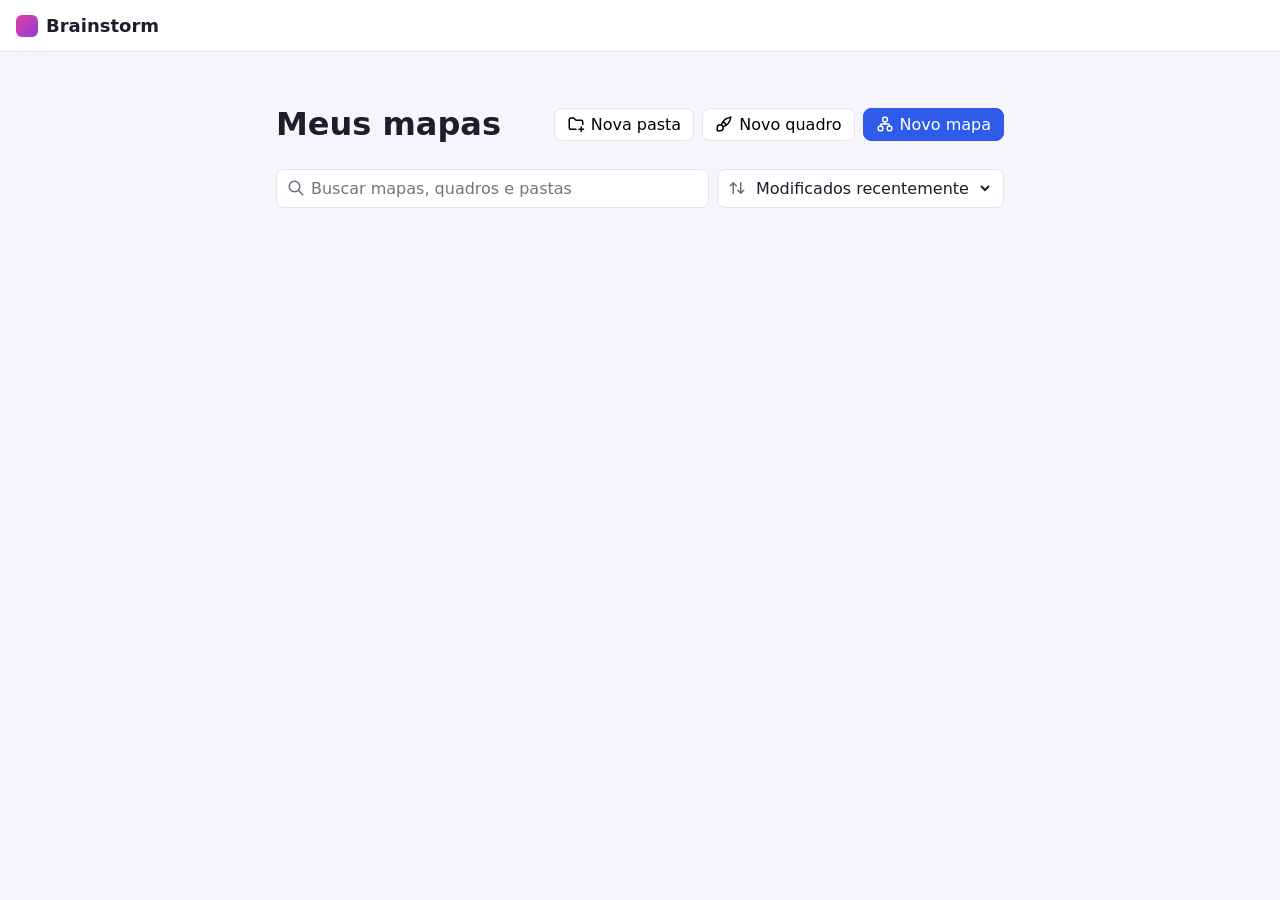
==== static/index.html @ 42c16042 "feat: add a login page protected by credentials from .env" ====
<!doctype html>
<html lang="pt-BR">
<head>
  <meta charset="utf-8">
  <meta name="viewport" content="width=device-width, initial-scale=1">
  <title>Brainstorm</title>
  <link rel="stylesheet" href="style.css">
</head>
<body data-view="list">
  <!-- Ícones: Tabler Icons (MIT, https://tabler.io/icons) — licença em LICENSE-tabler-icons.txt -->
  <svg width="0" height="0" style="position:absolute" aria-hidden="true">
    <symbol id="i-arrow-back-up" viewBox="0 0 24 24"><path d="M9 14l-4 -4l4 -4" /> <path d="M5 10h11a4 4 0 1 1 0 8h-1" /></symbol>
    <symbol id="i-arrow-forward-up" viewBox="0 0 24 24"><path d="M15 14l4 -4l-4 -4" /> <path d="M19 10h-11a4 4 0 1 0 0 8h1" /></symbol>
    <symbol id="i-arrows-exchange" viewBox="0 0 24 24"><path d="M7 10h14l-4 -4" /> <path d="M17 14h-14l4 4" /></symbol>
    <symbol id="i-arrows-maximize" viewBox="0 0 24 24"><path d="M16 4l4 0l0 4" /> <path d="M14 10l6 -6" /> <path d="M8 20l-4 0l0 -4" /> <path d="M4 20l6 -6" /> <path d="M16 20l4 0l0 -4" /> <path d="M14 14l6 6" /> <path d="M8 4l-4 0l0 4" /> <path d="M4 4l6 6" /></symbol>
    <symbol id="i-bucket-droplet" viewBox="0 0 24 24"><path d="M5 16l1.465 1.638a2 2 0 1 1 -3.015 .099l1.55 -1.737z" /> <path d="M13.737 9.737c2.299 -2.3 3.23 -5.095 2.081 -6.245c-1.15 -1.15 -3.945 -.217 -6.244 2.082c-2.3 2.299 -3.231 5.095 -2.082 6.244c1.15 1.15 3.946 .218 6.245 -2.081z" /> <path d="M7.492 11.818c.362 .362 .768 .676 1.208 .934l6.895 4.047c1.078 .557 2.255 -.075 3.692 -1.512c1.437 -1.437 2.07 -2.614 1.512 -3.692c-.372 -.718 -1.72 -3.017 -4.047 -6.895a6.015 6.015 0 0 0 -.934 -1.208" /></symbol>
    <symbol id="i-cloud" viewBox="0 0 24 24"><path d="M6.657 18c-2.572 0 -4.657 -2.007 -4.657 -4.483c0 -2.475 2.085 -4.482 4.657 -4.482c.393 -1.762 1.794 -3.2 3.675 -3.773c1.88 -.572 3.956 -.193 5.444 1c1.488 1.19 2.162 3.007 1.77 4.769h.99c1.913 0 3.464 1.56 3.464 3.486c0 1.927 -1.551 3.487 -3.465 3.487h-11.878" /></symbol>
    <symbol id="i-dots" viewBox="0 0 24 24"><path d="M5 12m-1 0a1 1 0 1 0 2 0a1 1 0 1 0 -2 0" /> <path d="M12 12m-1 0a1 1 0 1 0 2 0a1 1 0 1 0 -2 0" /> <path d="M19 12m-1 0a1 1 0 1 0 2 0a1 1 0 1 0 -2 0" /></symbol>
    <symbol id="i-download" viewBox="0 0 24 24"><path d="M4 17v2a2 2 0 0 0 2 2h12a2 2 0 0 0 2 -2v-2" /> <path d="M7 11l5 5l5 -5" /> <path d="M12 4l0 12" /></symbol>
    <symbol id="i-history" viewBox="0 0 24 24"><path d="M12 8l0 4l2 2" /> <path d="M3.05 11a9 9 0 1 1 .5 4m-.5 5v-5h5" /></symbol>
    <symbol id="i-line" viewBox="0 0 24 24"><path d="M6 18m-2 0a2 2 0 1 0 4 0a2 2 0 1 0 -4 0" /> <path d="M18 6m-2 0a2 2 0 1 0 4 0a2 2 0 1 0 -4 0" /> <path d="M7.5 16.5l9 -9" /></symbol>
    <symbol id="i-minus" viewBox="0 0 24 24"><path d="M5 12l14 0" /></symbol>
    <symbol id="i-oval" viewBox="0 0 24 24"><path d="M12 12m-6 0a6 9 0 1 0 12 0a6 9 0 1 0 -12 0" /></symbol>
    <symbol id="i-photo" viewBox="0 0 24 24"><path d="M15 8h.01" /> <path d="M3 6a3 3 0 0 1 3 -3h12a3 3 0 0 1 3 3v12a3 3 0 0 1 -3 3h-12a3 3 0 0 1 -3 -3v-12z" /> <path d="M3 16l5 -5c.928 -.893 2.072 -.893 3 0l5 5" /> <path d="M14 14l1 -1c.928 -.893 2.072 -.893 3 0l3 3" /></symbol>
    <symbol id="i-paperclip" viewBox="0 0 24 24"><path d="M15 7l-6.5 6.5a1.5 1.5 0 0 0 3 3l6.5 -6.5a3 3 0 0 0 -6 -6l-6.5 6.5a4.5 4.5 0 0 0 9 9l6.5 -6.5" /></symbol>
    <symbol id="i-link" viewBox="0 0 24 24"><path d="M9 15l6 -6" /> <path d="M11 6l.463 -.536a5 5 0 0 1 7.071 7.072l-.534 .464" /> <path d="M13 18l-.397 .534a5.068 5.068 0 0 1 -7.127 0a4.972 4.972 0 0 1 0 -7.071l.524 -.463" /></symbol>
    <symbol id="i-list" viewBox="0 0 24 24"><path d="M9 6l11 0" /> <path d="M9 12l11 0" /> <path d="M9 18l11 0" /> <path d="M5 6l0 .01" /> <path d="M5 12l0 .01" /> <path d="M5 18l0 .01" /></symbol>
    <symbol id="i-message" viewBox="0 0 24 24"><path d="M8 9h8" /> <path d="M8 13h6" /> <path d="M18 4a3 3 0 0 1 3 3v8a3 3 0 0 1 -3 3h-5l-5 3v-3h-2a3 3 0 0 1 -3 -3v-8a3 3 0 0 1 3 -3h12z" /></symbol>
    <symbol id="i-send" viewBox="0 0 24 24"><path d="M10 14l11 -11" /> <path d="M21 3l-6.5 18a.55 .55 0 0 1 -1 0l-3.5 -7l-7 -3.5a.55 .55 0 0 1 0 -1l18 -6.5" /></symbol>
    <symbol id="i-player-play" viewBox="0 0 24 24"><path d="M7 4v16l13 -8z" /></symbol>
    <symbol id="i-chevron-left" viewBox="0 0 24 24"><path d="M15 6l-6 6l6 6" /></symbol>
    <symbol id="i-chevron-right" viewBox="0 0 24 24"><path d="M9 6l6 6l-6 6" /></symbol>
    <symbol id="i-x" viewBox="0 0 24 24"><path d="M18 6l-12 12" /> <path d="M6 6l12 12" /></symbol>
    <symbol id="i-brush" viewBox="0 0 24 24"><path d="M3 21v-4a4 4 0 1 1 4 4h-4" /> <path d="M21 3a16 16 0 0 0 -12.8 10.2" /> <path d="M21 3a16 16 0 0 1 -10.2 12.8" /> <path d="M10.6 9a9 9 0 0 1 4.4 4.4" /></symbol>
    <symbol id="i-sitemap" viewBox="0 0 24 24"><path d="M3 15m0 2a2 2 0 0 1 2 -2h2a2 2 0 0 1 2 2v2a2 2 0 0 1 -2 2h-2a2 2 0 0 1 -2 -2z" /> <path d="M15 15m0 2a2 2 0 0 1 2 -2h2a2 2 0 0 1 2 2v2a2 2 0 0 1 -2 2h-2a2 2 0 0 1 -2 -2z" /> <path d="M9 3m0 2a2 2 0 0 1 2 -2h2a2 2 0 0 1 2 2v2a2 2 0 0 1 -2 2h-2a2 2 0 0 1 -2 -2z" /> <path d="M6 15v-1a2 2 0 0 1 2 -2h8a2 2 0 0 1 2 2v1" /> <path d="M12 9l0 3" /></symbol>
    <symbol id="i-hand-stop" viewBox="0 0 24 24"><path d="M8 13v-7.5a1.5 1.5 0 0 1 3 0v6.5" /> <path d="M11 5.5v-2a1.5 1.5 0 1 1 3 0v8.5" /> <path d="M14 5.5a1.5 1.5 0 0 1 3 0v6.5" /> <path d="M17 7.5a1.5 1.5 0 0 1 3 0v8.5a6 6 0 0 1 -6 6h-2h.208a6 6 0 0 1 -5.012 -2.7a69.74 69.74 0 0 1 -.196 -.3c-.312 -.479 -1.407 -2.388 -3.286 -5.728a1.5 1.5 0 0 1 .536 -2.022a1.867 1.867 0 0 1 2.28 .28l1.47 1.47" /></symbol>
    <symbol id="i-pointer" viewBox="0 0 24 24"><path d="M7.904 17.563a1.2 1.2 0 0 0 2.228 .308l2.09 -3.093l4.907 4.907a1.067 1.067 0 0 0 1.509 0l1.047 -1.047a1.067 1.067 0 0 0 0 -1.509l-4.907 -4.907l3.113 -2.09a1.2 1.2 0 0 0 -.309 -2.228l-13.582 -3.904l3.904 13.563z" /></symbol>
    <symbol id="i-square-rotated" viewBox="0 0 24 24"><path d="M13.446 2.6l7.955 7.954a2.045 2.045 0 0 1 0 2.892l-7.955 7.955a2.045 2.045 0 0 1 -2.892 0l-7.955 -7.955a2.045 2.045 0 0 1 0 -2.892l7.955 -7.955a2.045 2.045 0 0 1 2.892 0z" /></symbol>
    <symbol id="i-circle" viewBox="0 0 24 24"><path d="M12 12m-9 0a9 9 0 1 0 18 0a9 9 0 1 0 -18 0" /></symbol>
    <symbol id="i-arrow-narrow-right" viewBox="0 0 24 24"><path d="M5 12l14 0" /> <path d="M15 16l4 -4" /> <path d="M15 8l4 4" /></symbol>
    <symbol id="i-pencil" viewBox="0 0 24 24"><path d="M4 20h4l10.5 -10.5a2.828 2.828 0 1 0 -4 -4l-10.5 10.5v4" /> <path d="M13.5 6.5l4 4" /></symbol>
    <symbol id="i-letter-t" viewBox="0 0 24 24"><path d="M6 4l12 0" /> <path d="M12 4l0 16" /></symbol>
    <symbol id="i-eraser" viewBox="0 0 24 24"><path d="M19 20h-10.5l-4.21 -4.3a1 1 0 0 1 0 -1.41l10 -10a1 1 0 0 1 1.41 0l5 5a1 1 0 0 1 0 1.41l-9.2 9.3" /> <path d="M18 13.3l-6.3 -6.3" /></symbol>
    <symbol id="i-help" viewBox="0 0 24 24"><path d="M12 12m-9 0a9 9 0 1 0 18 0a9 9 0 1 0 -18 0" /> <path d="M12 17l0 .01" /> <path d="M12 13.5a1.5 1.5 0 0 1 1 -1.5a2.6 2.6 0 1 0 -3 -4" /></symbol>
    <symbol id="i-plus" viewBox="0 0 24 24"><path d="M12 5l0 14" /> <path d="M5 12l14 0" /></symbol>
    <symbol id="i-square-rounded" viewBox="0 0 24 24"><path d="M12 3c7.2 0 9 1.8 9 9s-1.8 9 -9 9s-9 -1.8 -9 -9s1.8 -9 9 -9z" /></symbol>
    <symbol id="i-square" viewBox="0 0 24 24"><path d="M3 3m0 2a2 2 0 0 1 2 -2h14a2 2 0 0 1 2 2v14a2 2 0 0 1 -2 2h-14a2 2 0 0 1 -2 -2z" /></symbol>
    <symbol id="i-text-color" viewBox="0 0 24 24"><path d="M9 15v-7a3 3 0 0 1 6 0v7" /> <path d="M9 11h6" /> <path d="M5 19h14" /></symbol>
    <symbol id="i-lasso" viewBox="0 0 24 24"><path d="M4.028 13.252c-.657 -.972 -1.028 -2.078 -1.028 -3.252c0 -3.866 4.03 -7 9 -7s9 3.134 9 7s-4.03 7 -9 7c-1.913 0 -3.686 -.464 -5.144 -1.255" /><path d="M5 15m-2 0a2 2 0 1 0 4 0a2 2 0 1 0 -4 0" /><path d="M5 17c0 1.42 .316 2.805 1 4" /></symbol>
    <symbol id="i-laser" viewBox="0 0 24 24"><path d="M4 20l9 -9" /><path d="M15 3v2" /><path d="M19.5 5.5l-1.5 1.5" /><path d="M21 9h-2" /><path d="M10.5 5.5l1.5 1.5" /><path d="M15 9h.01" /></symbol>
    <symbol id="i-note" viewBox="0 0 24 24"><path d="M13 20l7 -7" /><path d="M13 20v-6a1 1 0 0 1 1 -1h6v-7a2 2 0 0 0 -2 -2h-12a2 2 0 0 0 -2 2v12a2 2 0 0 0 2 2h7" /></symbol>
    <symbol id="i-folder" viewBox="0 0 24 24"><path d="M5 4h4l3 3h7a2 2 0 0 1 2 2v8a2 2 0 0 1 -2 2h-14a2 2 0 0 1 -2 -2v-11a2 2 0 0 1 2 -2" /></symbol>
    <symbol id="i-folder-plus" viewBox="0 0 24 24"><path d="M12 19h-7a2 2 0 0 1 -2 -2v-11a2 2 0 0 1 2 -2h4l3 3h7a2 2 0 0 1 2 2v3.5" /><path d="M16 19h6" /><path d="M19 16v6" /></symbol>
    <symbol id="i-search" viewBox="0 0 24 24"><path d="M10 10m-7 0a7 7 0 1 0 14 0a7 7 0 1 0 -14 0" /><path d="M21 21l-6 -6" /></symbol>
    <symbol id="i-arrows-sort" viewBox="0 0 24 24"><path d="M3 9l4 -4l4 4m-4 -4v14" /><path d="M21 15l-4 4l-4 -4m4 4v-14" /></symbol>
    <symbol id="i-logout" viewBox="0 0 24 24"><path d="M14 8v-2a2 2 0 0 0 -2 -2h-7a2 2 0 0 0 -2 2v12a2 2 0 0 0 2 2h7a2 2 0 0 0 2 -2v-2" /><path d="M9 12h12l-3 -3" /><path d="M18 15l3 -3" /></symbol>
    <symbol id="i-trash" viewBox="0 0 24 24"><path d="M4 7l16 0" /> <path d="M10 11l0 6" /> <path d="M14 11l0 6" /> <path d="M5 7l1 12a2 2 0 0 0 2 2h8a2 2 0 0 0 2 -2l1 -12" /> <path d="M9 7v-3a1 1 0 0 1 1 -1h4a1 1 0 0 1 1 1v3" /></symbol>
  </svg>
  <header class="topbar">
    <a href="#/" class="brand"><span class="logo"></span>Brainstorm</a>
    <span id="title" tabindex="0" title="Clique para renomear"></span>
    <button id="map-menu-btn" class="icon topbar-toggle" title="Opções do mapa"><svg viewBox="0 0 24 24"><use href="#i-dots"/></svg></button>
    <span id="status"></span>
    <span class="history-btns">
      <button id="undo" class="icon" title="Desfazer (Ctrl+Z)"><svg viewBox="0 0 24 24"><use href="#i-arrow-back-up"/></svg></button>
      <button id="redo" class="icon" title="Refazer (Ctrl+Shift+Z)"><svg viewBox="0 0 24 24"><use href="#i-arrow-forward-up"/></svg></button>
      <button id="present-btn" class="icon" title="Apresentar"><svg viewBox="0 0 24 24"><use href="#i-player-play"/></svg></button>
      <button id="history-btn" class="icon topbar-toggle" title="Histórico de versões"><svg viewBox="0 0 24 24"><use href="#i-history"/></svg></button>
      <button id="export-btn" class="icon topbar-toggle" title="Exportar"><svg viewBox="0 0 24 24"><use href="#i-download"/></svg></button>
    </span>
    <button id="logout-btn" class="icon" title="Sair" hidden><svg viewBox="0 0 24 24"><use href="#i-logout"/></svg></button>
  </header>
  <aside id="history-panel" class="card" hidden>
    <div class="panel-head"><strong>Histórico de versões</strong><button id="history-close" class="icon" title="Fechar">×</button></div>
    <p class="muted">Uma cópia a cada 2 min de edição · últimas 50</p>
    <ul id="history-list"></ul>
  </aside>
  <div id="map-menu" class="card menu" hidden>
    <button data-map-action="duplicate">Duplicar</button>
    <hr>
    <button data-map-action="trash" class="danger">Mover para a lixeira</button>
  </div>
  <div id="export-menu" class="card menu" hidden>
    <button data-export="png">Imagem (PNG)</button>
    <button data-export="pdf">PDF (imprimir / salvar)</button>
    <button data-export="svg">Vetor (SVG)</button>
    <button data-export="md">Texto (Markdown)</button>
  </div>

  <main id="list-view">
    <div class="list-head">
      <h1 id="list-title">Meus mapas</h1>
      <span class="new-buttons">
        <button id="new-folder"><svg viewBox="0 0 24 24"><use href="#i-folder-plus"/></svg>Nova pasta</button>
        <button id="new-board"><svg viewBox="0 0 24 24"><use href="#i-brush"/></svg>Novo quadro</button>
        <button id="new-map" class="primary"><svg viewBox="0 0 24 24"><use href="#i-sitemap"/></svg>Novo mapa</button>
      </span>
    </div>
    <div class="list-tools">
      <label class="search"><svg viewBox="0 0 24 24"><use href="#i-search"/></svg><input id="search" type="search" placeholder="Buscar mapas, quadros e pastas" autocomplete="off"></label>
      <label class="sort" title="Ordenar"><svg viewBox="0 0 24 24"><use href="#i-arrows-sort"/></svg><select id="sort">
        <option value="recent">Modificados recentemente</option>
        <option value="oldest">Modificados há mais tempo</option>
        <option value="az">Nome (A–Z)</option>
        <option value="za">Nome (Z–A)</option>
      </select></label>
    </div>
    <ul id="maps"></ul>
    <p id="empty" hidden>Nenhum mapa ainda. Crie o primeiro.</p>
    <div id="move-menu" class="card menu" hidden></div>
    <details id="trash" hidden>
      <summary>Lixeira</summary>
      <ul id="trash-list"></ul>
    </details>
  </main>

  <section id="editor-view">
    <svg id="canvas">
      <defs>
        <marker id="arrow" viewBox="0 0 10 10" refX="8" refY="5" markerWidth="7" markerHeight="7" orient="auto"><path d="M0,0 L10,5 L0,10 z" fill="#22a559"/></marker>
        <marker id="arrow-sel" viewBox="0 0 10 10" refX="8" refY="5" markerWidth="7" markerHeight="7" orient="auto"><path d="M0,0 L10,5 L0,10 z" fill="#2f5bea"/></marker>
      </defs>
      <g id="viewport"></g>
    </svg>
    <input id="editor" hidden autocomplete="off" spellcheck="false">

    <!-- barra flutuante sobre o nó selecionado -->
    <div id="toolbar" class="card" hidden>
      <button id="style-btn" class="icon" title="Cor e forma"><svg viewBox="0 0 24 24"><use href="#i-bucket-droplet"/></svg></button>
      <button id="text-btn" class="icon" title="Estilo do texto"><svg viewBox="0 0 24 24"><use href="#i-text-color"/></svg></button>
      <button id="image-btn" class="icon" title="Imagem"><svg viewBox="0 0 24 24"><use href="#i-photo"/></svg></button>
      <button id="attach-btn" class="icon" title="Anexos"><svg viewBox="0 0 24 24"><use href="#i-paperclip"/></svg></button>
      <button id="url-btn" class="icon" title="Link"><svg viewBox="0 0 24 24"><use href="#i-link"/></svg></button>
      <button id="comment-btn" class="icon" title="Comentários (Alt+Shift+C)"><svg viewBox="0 0 24 24"><use href="#i-message"/></svg></button>
      <button id="link-btn" class="icon" title="Ligar a outro nó"><svg viewBox="0 0 24 24"><use href="#i-line"/></svg></button>
      <button id="delete-btn" class="icon" title="Apagar (Del)"><svg viewBox="0 0 24 24"><use href="#i-trash"/></svg></button>
      <button id="more-btn" class="icon" title="Mais opções"><svg viewBox="0 0 24 24"><use href="#i-dots"/></svg></button>
    </div>
    <div id="image-pop" class="card" hidden>
      <label id="image-drop" class="drop">
        <svg viewBox="0 0 24 24"><use href="#i-photo"/></svg>
        <strong>Solte a imagem aqui ou clique para escolher</strong>
        <small>PNG, JPG, GIF ou WEBP · até 20 MB</small>
        <input type="file" id="image-input" accept="image/png,image/jpeg,image/gif,image/webp" hidden>
      </label>
      <button id="image-remove" class="danger-link" hidden>Remover imagem</button>
    </div>
    <div id="attach-pop" class="card" hidden>
      <p class="pop-title">Anexos</p>
      <ul id="attach-list"></ul>
      <label id="attach-drop" class="drop">
        <svg viewBox="0 0 24 24"><use href="#i-paperclip"/></svg>
        <strong>Adicionar arquivos</strong>
        <small>Solte aqui ou clique · até 20 MB cada</small>
        <input type="file" id="attach-input" multiple hidden>
      </label>
    </div>
    <div id="comment-pop" class="card" hidden>
      <ul id="comment-list"></ul>
      <form id="comment-form">
        <input id="comment-input" placeholder="Adicionar comentário" autocomplete="off">
        <button type="submit" class="icon" title="Enviar (Enter)"><svg viewBox="0 0 24 24"><use href="#i-send"/></svg></button>
      </form>
    </div>
    <div id="text-pop" class="card" hidden>
      <div class="seg text-toggles">
        <button data-toggle="textBold" class="icon" title="Negrito (Ctrl+B)"><b>B</b></button>
        <button data-toggle="textItalic" class="icon" title="Itálico (Ctrl+I)"><i>I</i></button>
      </div>
      <p>Tamanho</p>
      <div class="seg" data-prop="textSize"><button data-value="small">Pequeno</button><button data-value="">Médio</button><button data-value="large">Grande</button></div>
      <p>Cor do texto</p>
      <div class="swatches" data-prop="textColor" data-extra="auto"></div>
    </div>
    <div id="url-pop" class="card" hidden>
      <form id="url-form">
        <input id="url-input" placeholder="Endereço (https://…)" autocomplete="off" spellcheck="false">
        <button type="submit" class="primary">Salvar</button>
      </form>
      <p id="url-error" hidden>Use um endereço http:// ou https://</p>
      <button id="url-remove" class="danger-link" hidden>Remover link</button>
    </div>
    <div id="node-menu" class="card menu" hidden>
      <button data-action="child">Novo filho <kbd>Tab</kbd></button>
      <button data-action="sibling">Novo irmão <kbd>Enter</kbd></button>
      <button data-action="collapse">Recolher / expandir <kbd>Espaço</kbd></button>
      <button data-action="focus">Focar neste ramo <kbd>Ctrl+.</kbd></button>
      <div id="branch-layout-row" class="menu-seg">
        <span>Mostrar ramo como</span>
        <div class="seg"><button data-value="">Mapa</button><button data-value="org">Organograma</button><button data-value="list">Lista</button></div>
      </div>
      <hr>
      <button data-action="link">Ligar a outro nó</button>
      <button data-action="copy">Copiar ramo <kbd>Ctrl+C</kbd></button>
      <button data-action="cut">Recortar ramo <kbd>Ctrl+X</kbd></button>
      <button data-action="paste">Colar ramo <kbd>Ctrl+V</kbd></button>
      <hr>
      <button data-action="delete" class="danger">Apagar <kbd>Del</kbd></button>
    </div>
    <!-- barra da ligação selecionada -->
    <div id="link-toolbar" class="card" hidden>
      <button id="link-color-btn" class="icon" title="Cor"><span class="dot"></span></button>
      <span class="sep"></span>
      <button id="link-start-btn" class="icon" title="Ponta inicial"></button>
      <button id="link-swap" class="icon" title="Inverter direção"><svg viewBox="0 0 24 24"><use href="#i-arrows-exchange"/></svg></button>
      <button id="link-end-btn" class="icon" title="Ponta final"></button>
      <span class="sep"></span>
      <button id="link-more" class="icon" title="Mais opções"><svg viewBox="0 0 24 24"><use href="#i-dots"/></svg></button>
    </div>
    <div id="link-colors" class="card link-pop" hidden><p>Cores do tema</p><div class="swatches"></div></div>
    <div id="link-markers" class="card link-pop" hidden></div>
    <div id="link-menu" class="card menu link-pop" hidden>
      <button data-action="label">Adicionar rótulo</button>
      <hr>
      <button data-action="delete" class="danger">Excluir ligação</button>
    </div>
    <div id="style-pop" class="card" hidden>
      <div class="tabs">
        <button data-tab="shape" class="active">Forma</button>
        <button data-tab="border">Borda</button>
        <button data-tab="line">Linha</button>
      </div>
      <div data-panel="shape">
        <p>Cores do tema</p>
        <div class="swatches" data-prop="color" data-extra="auto none"></div>
        <p>Cores personalizadas</p>
        <div class="customs"><div class="swatches" data-prop="color" data-custom></div><button class="add-custom icon" data-prop="color" title="Escolher cor">+</button></div>
        <hr>
        <div class="seg shapes" data-prop="shape">
          <button data-value="underline" class="icon" title="Linha"><svg viewBox="0 0 24 24"><use href="#i-minus"/></svg></button>
          <button data-value="rect" class="icon" title="Retângulo"><svg viewBox="0 0 24 24"><use href="#i-square"/></svg></button>
          <button data-value="rounded" class="icon" title="Arredondado"><svg viewBox="0 0 24 24"><use href="#i-square-rounded"/></svg></button>
          <button data-value="pill" class="icon" title="Elipse"><svg viewBox="0 0 24 24" style="transform:rotate(90deg)"><use href="#i-oval"/></svg></button>
          <button data-value="cloud" class="icon" title="Nuvem"><svg viewBox="0 0 24 24"><use href="#i-cloud"/></svg></button>
        </div>
        <label class="switch"><input type="checkbox" id="boundary"><span></span> Mostrar como contorno</label>
      </div>
      <div data-panel="border" hidden>
        <p>Cor da borda</p>
        <div class="swatches" data-prop="borderColor" data-extra="auto"></div>
        <div class="customs"><div class="swatches" data-prop="borderColor" data-custom></div><button class="add-custom icon" data-prop="borderColor" title="Escolher cor">+</button></div>
        <p>Espessura</p>
        <div class="seg" data-prop="borderWidth"><button data-value="thin">Fina</button><button data-value="medium">Média</button><button data-value="thick">Grossa</button></div>
        <p>Estilo</p>
        <div class="seg" data-prop="borderStyle"><button data-value="solid">Sólida</button><button data-value="dashed">Tracejada</button><button data-value="dotted">Pontilhada</button></div>
      </div>
      <div data-panel="line" hidden>
        <p>Cor da linha até o pai</p>
        <div class="swatches" data-prop="lineColor" data-extra="auto"></div>
        <div class="customs"><div class="swatches" data-prop="lineColor" data-custom></div><button class="add-custom icon" data-prop="lineColor" title="Escolher cor">+</button></div>
        <p>Espessura</p>
        <div class="seg" data-prop="lineWidth"><button data-value="thin">Fina</button><button data-value="medium">Média</button><button data-value="thick">Grossa</button></div>
        <p>Estilo</p>
        <div class="seg" data-prop="lineStyle"><button data-value="solid">Sólida</button><button data-value="dashed">Tracejada</button></div>
      </div>
      <input type="color" id="custom-color" hidden>
    </div>
    </div>

    <!-- botões "+" ao lado do nó selecionado -->
    <button id="add-child" class="adder" title="Novo filho (Tab)">+</button>
    <button id="add-sibling" class="adder" title="Novo irmão (Enter)">+</button>
    <!-- modo "Ligar": contorno verde e um "+" em cada lado do nó de origem -->
    <div id="link-ring" hidden></div>
    <button class="link-anchor" data-side="top" hidden title="Sair por cima">+</button>
    <button class="link-anchor" data-side="right" hidden title="Sair pela direita">+</button>
    <button class="link-anchor" data-side="bottom" hidden title="Sair por baixo">+</button>
    <button class="link-anchor" data-side="left" hidden title="Sair pela esquerda">+</button>
    <div id="hints"><span><kbd>Tab</kbd> filho</span><span><kbd>Enter</kbd> irmão</span></div>

    <div id="outline-view" hidden><ul class="outline"></ul></div>
    <div id="focus-bar" class="card" hidden>
      <span>Foco: <strong id="focus-title"></strong></span>
      <button id="focus-exit">Sair do foco <kbd>Esc</kbd></button>
    </div>
    <div id="present-bar" class="card" hidden>
      <button id="present-prev" class="icon" title="Anterior (←)"><svg viewBox="0 0 24 24"><use href="#i-chevron-left"/></svg></button>
      <span id="present-count"></span>
      <button id="present-next" class="icon" title="Próximo (→ ou Espaço)"><svg viewBox="0 0 24 24"><use href="#i-chevron-right"/></svg></button>
      <button id="present-exit" class="icon" title="Sair (Esc)"><svg viewBox="0 0 24 24"><use href="#i-x"/></svg></button>
    </div>
    <div id="dock" class="card">
      <button id="outline-btn" class="icon" title="Outline (Alt+Shift+O)"><svg viewBox="0 0 24 24"><use href="#i-list"/></svg></button>
      <select id="layout-select" title="Layout">
        <option value="map">Mapa</option>
        <option value="org">Organograma</option>
        <option value="list">Lista</option>
      </select>
      <button id="zoom-out" class="icon" title="Diminuir zoom"><svg viewBox="0 0 24 24"><use href="#i-minus"/></svg></button>
      <button id="zoom-reset" title="Zoom 100%">100%</button>
      <button id="zoom-in" class="icon" title="Aumentar zoom"><svg viewBox="0 0 24 24"><use href="#i-plus"/></svg></button>
      <button id="zoom-fit" class="icon" title="Ajustar à tela"><svg viewBox="0 0 24 24"><use href="#i-arrows-maximize"/></svg></button>
    </div>
  </section>

  <section id="board-view">
    <svg id="board-canvas"><g id="board-root"></g></svg>
    <div id="board-tools" class="card">
      <button data-tool="hand" data-key="H" class="icon" title="Mover a tela (H ou Espaço)"><svg viewBox="0 0 24 24"><use href="#i-hand-stop"/></svg></button>
      <button data-tool="select" data-key="V" class="icon" title="Selecionar (V ou 1)"><svg viewBox="0 0 24 24"><use href="#i-pointer"/></svg></button>
      <span class="sep"></span>
      <button data-tool="rectangle" data-key="R" class="icon" title="Retângulo (R ou 2)"><svg viewBox="0 0 24 24"><use href="#i-square"/></svg></button>
      <button data-tool="diamond" data-key="D" class="icon" title="Losango (D ou 3)"><svg viewBox="0 0 24 24"><use href="#i-square-rotated"/></svg></button>
      <button data-tool="ellipse" data-key="O" class="icon" title="Elipse (O ou 4)"><svg viewBox="0 0 24 24"><use href="#i-circle"/></svg></button>
      <button data-tool="arrow" data-key="A" class="icon" title="Seta (A ou 5)"><svg viewBox="0 0 24 24"><use href="#i-arrow-narrow-right"/></svg></button>
      <button data-tool="line" data-key="L" class="icon" title="Linha (L ou 6)"><svg viewBox="0 0 24 24"><use href="#i-minus"/></svg></button>
      <button data-tool="freedraw" data-key="P" class="icon" title="Lápis (P ou 7)"><svg viewBox="0 0 24 24"><use href="#i-pencil"/></svg></button>
      <button data-tool="text" data-key="T" class="icon" title="Texto (T ou 8)"><svg viewBox="0 0 24 24"><use href="#i-letter-t"/></svg></button>
      <button data-tool="note" data-key="N" class="icon" title="Nota adesiva (N)"><svg viewBox="0 0 24 24"><use href="#i-note"/></svg></button>
      <span class="sep"></span>
      <button data-tool="eraser" data-key="E" class="icon" title="Borracha (E ou 0)"><svg viewBox="0 0 24 24"><use href="#i-eraser"/></svg></button>
      <span class="sep"></span>
      <button id="board-more-btn" class="icon" title="Mais ferramentas"><svg viewBox="0 0 24 24"><use href="#i-dots"/></svg></button>
      <div id="board-more" class="card menu" hidden>
        <button data-tool="image"><span><svg viewBox="0 0 24 24"><use href="#i-photo"/></svg>Inserir imagem</span><kbd>9</kbd></button>
        <button data-tool="bucket"><span><svg viewBox="0 0 24 24"><use href="#i-bucket-droplet"/></svg>Balde de tinta</span><kbd>B</kbd></button>
        <button data-tool="lasso"><span><svg viewBox="0 0 24 24"><use href="#i-lasso"/></svg>Seleção de laço</span><kbd>Q</kbd></button>
        <button data-tool="laser"><span><svg viewBox="0 0 24 24"><use href="#i-laser"/></svg>Ponteiro laser</span><kbd>K</kbd></button>
      </div>
    </div>
    <div id="board-props" class="card" hidden>
      <p>Traço</p><div class="swatches" data-prop="strokeColor"></div>
      <p>Fundo</p><div class="swatches" data-prop="backgroundColor"></div>
      <p>Preenchimento</p><div class="seg" data-prop="fillStyle"><button data-value="hachure" title="Hachurado" aria-label="Hachurado"><svg viewBox="0 0 24 24"><rect x="4" y="4" width="16" height="16" rx="2"/><path d="M4 12 12 4M4 20 20 4M12 20l8-8" stroke-width="1.5"/></svg></button><button data-value="solid" title="Sólido" aria-label="Sólido"><svg viewBox="0 0 24 24"><rect x="4" y="4" width="16" height="16" rx="2" fill="currentColor"/></svg></button></div>
      <p>Espessura</p><div class="seg" data-prop="strokeWidth"><button data-value="1" title="Fina" aria-label="Fina"><svg viewBox="0 0 24 24"><path d="M4 12h16" stroke-width="1"/></svg></button><button data-value="2" title="Média" aria-label="Média"><svg viewBox="0 0 24 24"><path d="M4 12h16" stroke-width="2.5"/></svg></button><button data-value="4" title="Grossa" aria-label="Grossa"><svg viewBox="0 0 24 24"><path d="M4 12h16" stroke-width="5"/></svg></button></div>
      <p>Estilo do traço</p><div class="seg" data-prop="strokeStyle"><button data-value="solid" title="Sólido" aria-label="Sólido"><svg viewBox="0 0 24 24"><path d="M3 12h18"/></svg></button><button data-value="dashed" title="Tracejado" aria-label="Tracejado"><svg viewBox="0 0 24 24"><path d="M3 12h18" stroke-dasharray="5 3" stroke-linecap="butt"/></svg></button><button data-value="dotted" title="Pontilhado" aria-label="Pontilhado"><svg viewBox="0 0 24 24"><path d="M4 12h17" stroke-dasharray="0 4.3"/></svg></button></div>
      <p>Desleixo</p><div class="seg" data-prop="roughness"><button data-value="0" title="Arquiteto" aria-label="Arquiteto"><svg viewBox="0 0 24 24"><path d="M3 16C8 6 16 6 21 16"/></svg></button><button data-value="1" title="Artista" aria-label="Artista"><svg viewBox="0 0 24 24"><path d="M3 15c2-5 4-7 6-4s3 4 5 0 4-6 7 1"/></svg></button><button data-value="2" title="Cartunista" aria-label="Cartunista"><svg viewBox="0 0 24 24"><path d="M3 15c2-5 4-7 6-4s3 4 5 0 4-6 7 1M4 18c2-6 4-7 6-4s3 4 5-1 4-5 6 2" stroke-width="1.5"/></svg></button></div>
      <div id="board-font-row"><p>Família da fonte</p><div class="seg" data-prop="fontFamily"><button data-value="hand" title="Manuscrita" aria-label="Manuscrita"><svg viewBox="0 0 24 24"><use href="#i-pencil"/></svg></button><button data-value="normal" title="Normal" aria-label="Normal"><svg viewBox="0 0 24 24"><path d="M6 20 12 4l6 16M8.5 14h7"/></svg></button><button data-value="code" title="Código" aria-label="Código"><svg viewBox="0 0 24 24"><path d="M7 8l-4 4 4 4M17 8l4 4-4 4M14 4l-4 16"/></svg></button></div>
        <p>Tamanho do texto</p><div class="seg" data-prop="fontSize"><button data-value="16">P</button><button data-value="20">M</button><button data-value="28">G</button><button data-value="36">XG</button></div>
        <p>Alinhamento do texto</p><div class="seg" data-prop="textAlign"><button data-value="left" title="À esquerda" aria-label="À esquerda"><svg viewBox="0 0 24 24"><path d="M4 6h16M4 12h10M4 18h14"/></svg></button><button data-value="center" title="Centralizado" aria-label="Centralizado"><svg viewBox="0 0 24 24"><path d="M4 6h16M7 12h10M5 18h14"/></svg></button><button data-value="right" title="À direita" aria-label="À direita"><svg viewBox="0 0 24 24"><path d="M4 6h16M10 12h10M6 18h14"/></svg></button></div></div>
      <p>Opacidade</p><input type="range" id="board-opacity" min="0" max="100" step="10">
      <div id="board-sel-actions">
        <p>Camadas</p><div class="seg"><button data-act="back" title="Para o fundo" aria-label="Para o fundo"><svg viewBox="0 0 24 24"><path d="M12 4v11M7 10l5 5 5-5M5 20h14"/></svg></button><button data-act="backward" title="Uma para trás" aria-label="Uma para trás"><svg viewBox="0 0 24 24"><path d="M12 5v14M7 14l5 5 5-5"/></svg></button><button data-act="forward" title="Uma para frente" aria-label="Uma para frente"><svg viewBox="0 0 24 24"><path d="M12 19V5M7 10l5-5 5 5"/></svg></button><button data-act="front" title="Para a frente de tudo" aria-label="Para a frente de tudo"><svg viewBox="0 0 24 24"><path d="M12 20V9M7 14l5-5 5 5M5 4h14"/></svg></button></div>
        <p>Ações</p><div class="seg"><button data-act="duplicate" title="Duplicar" aria-label="Duplicar"><svg viewBox="0 0 24 24"><rect x="8" y="8" width="12" height="12" rx="2"/><path d="M16 8V6a2 2 0 0 0-2-2H6a2 2 0 0 0-2 2v8a2 2 0 0 0 2 2h2"/></svg></button><button data-act="delete" title="Apagar" aria-label="Apagar"><svg viewBox="0 0 24 24"><use href="#i-trash"/></svg></button><button data-act="link" title="Link (Ctrl+K)" aria-label="Link"><svg viewBox="0 0 24 24"><use href="#i-link"/></svg></button></div>
      </div>
    </div>
    <div id="board-bottom" class="card">
      <button id="board-zoom-out" class="icon" title="Diminuir zoom (Ctrl −)"><svg viewBox="0 0 24 24"><use href="#i-minus"/></svg></button>
      <button id="board-zoom" title="Zoom 100%">100%</button>
      <button id="board-zoom-in" class="icon" title="Aumentar zoom (Ctrl +)"><svg viewBox="0 0 24 24"><use href="#i-plus"/></svg></button>
      <span class="sep"></span>
      <button id="board-undo" class="icon" title="Desfazer (Ctrl+Z)"><svg viewBox="0 0 24 24"><use href="#i-arrow-back-up"/></svg></button>
      <button id="board-redo" class="icon" title="Refazer (Ctrl+Shift+Z)"><svg viewBox="0 0 24 24"><use href="#i-arrow-forward-up"/></svg></button>
      <span class="sep"></span>
      <button id="board-help-btn" class="icon" title="Atalhos (?)"><svg viewBox="0 0 24 24"><use href="#i-help"/></svg></button>
    </div>
    <input type="file" id="board-image-input" accept="image/png,image/jpeg,image/gif,image/webp" hidden>
    <textarea id="board-text" hidden spellcheck="false" wrap="off"></textarea>
    <div id="board-help" class="card" hidden>
      <strong>Atalhos do quadro</strong>
      <dl>
        <dt>H / Espaço</dt><dd>Mover a tela</dd><dt>V ou 1</dt><dd>Selecionar</dd>
        <dt>R ou 2</dt><dd>Retângulo</dd><dt>D ou 3</dt><dd>Losango</dd><dt>O ou 4</dt><dd>Elipse</dd>
        <dt>A ou 5</dt><dd>Seta</dd><dt>L ou 6</dt><dd>Linha</dd><dt>P ou 7</dt><dd>Lápis</dd>
        <dt>9</dt><dd>Inserir imagem (ou colar com Ctrl+V, ou arrastar o arquivo para a lousa)</dd><dt>K</dt><dd>Ponteiro laser: rastro que some sozinho (não é salvo)</dd><dt>Q</dt><dd>Seleção de laço: contorno livre (Shift soma à seleção)</dd><dt>B</dt><dd>Balde de tinta: pinta o fundo da forma (ou a cor da linha/texto)</dd><dt>T ou 8</dt><dd>Texto (ou duplo clique); Enter quebra a linha, Esc ou clicar fora conclui</dd><dt>N</dt><dd>Nota adesiva: clique cria e já edita; o texto quebra dentro dela</dd><dt>E ou 0</dt><dd>Borracha</dd>
        <dt>Ctrl+Z / Ctrl+Shift+Z</dt><dd>Desfazer / refazer</dd><dt>Ctrl+D</dt><dd>Duplicar</dd>
        <dt>Ctrl+C / Ctrl+X / Ctrl+V</dt><dd>Copiar / recortar / colar (também entre abas e com outros programas)</dd><dt>Ctrl+A</dt><dd>Selecionar tudo</dd>
        <dt>Ctrl+K</dt><dd>Link no elemento (clique no ícone abre)</dd><dt>Delete</dt><dd>Apagar</dd><dt>Setas</dt><dd>Mover 1 px (Shift: 10)</dd>
        <dt>Ctrl+] / [</dt><dd>Uma camada para frente / para trás</dd><dt>Ctrl+Shift+] / [</dt><dd>Para a frente de tudo / para o fundo</dd><dt>Ctrl+rodinha, Ctrl ±</dt><dd>Zoom</dd>
      </dl>
    </div>
  </section>

  <script type="module" src="app.js"></script>
</body>
</html>
---- static/style.css ----
/* Fonte manuscrita da lousa: Kalam (SIL OFL 1.1, licença em fonts/LICENSE-kalam.txt) */
@font-face { font-family: "Kalam"; font-style: normal; font-weight: 400; font-display: swap;
  src: url(fonts/kalam-latin-400-normal.woff2) format("woff2");
  unicode-range: U+0000-00FF, U+0131, U+0152-0153, U+02BB-02BC, U+02C6, U+02DA, U+02DC, U+0304, U+0308, U+0329, U+2000-206F, U+20AC, U+2122, U+2191, U+2193, U+2212, U+2215, U+FEFF, U+FFFD; }
@font-face { font-family: "Kalam"; font-style: normal; font-weight: 400; font-display: swap;
  src: url(fonts/kalam-latin-ext-400-normal.woff2) format("woff2");
  unicode-range: U+0100-02BA, U+02BD-02C5, U+02C7-02CC, U+02CE-02D7, U+02DD-02FF, U+0304, U+0308, U+0329, U+1D00-1DBF, U+1E00-1E9F, U+1EF2-1EFF, U+2020, U+20A0-20AB, U+20AD-20C0, U+2113, U+2C60-2C7F, U+A720-A7FF; }

:root {
  --bg: #f6f5fb;
  --ink: #1d1d2b;
  --muted: #6b6b80;
  --line: #e4e2ee;
  --accent: #2f5bea;
  --danger: #d63031;
  --font: system-ui, -apple-system, "Segoe UI", sans-serif;
}

* { box-sizing: border-box; }
html, body { margin: 0; height: 100%; }
body { font-family: var(--font); color: var(--ink); background: var(--bg); }
button { font: inherit; cursor: pointer; border: 1px solid var(--line); background: #fff; border-radius: 8px; padding: 6px 12px; }
button:hover { border-color: var(--accent); }
button.primary { background: var(--accent); border-color: var(--accent); color: #fff; }

.topbar { height: 52px; display: flex; align-items: center; gap: 16px; padding: 0 16px; background: #fff; border-bottom: 1px solid var(--line); }
.brand { display: flex; align-items: center; gap: 8px; font-weight: 700; font-size: 18px; color: var(--ink); text-decoration: none; }
.logo { width: 22px; height: 22px; border-radius: 6px; background: linear-gradient(135deg, #e43fa4, #8b3fd9); }
#title { font-weight: 600; }
#status { margin-left: auto; font-size: 13px; color: var(--muted); }
#status.error { color: var(--danger); font-weight: 600; }

body:not([data-view="editor"]) #editor-view, body:not([data-view="list"]) #list-view, body:not([data-view="board"]) #board-view { display: none; }
/* no quadro, os controles do mapa mental não se aplicam */
body[data-view="board"] #present-btn, body[data-view="board"] #history-btn,
body[data-view="board"] #export-menu [data-export="md"], body[data-view="board"] #export-menu [data-export="pdf"],
body[data-view="board"] #undo, body[data-view="board"] #redo { display: none; }
body[data-view="list"] #title, body[data-view="list"] #status, body[data-view="list"] .history-btns, body[data-view="list"] #map-menu-btn { display: none; }

/* Lista de mapas */
#list-view { max-width: 760px; margin: 32px auto; padding: 0 16px; }
.list-head { display: flex; align-items: center; justify-content: space-between; }
#maps { list-style: none; padding: 0; display: grid; gap: 8px; }
#maps li { display: flex; align-items: center; gap: 12px; background: #fff; border: 1px solid var(--line); border-radius: 10px; padding: 12px 16px; }
#maps a { flex: 1; color: var(--ink); text-decoration: none; font-weight: 600; }
#maps a:hover { color: var(--accent); }
#maps time { font-size: 13px; color: var(--muted); }
#empty { color: var(--muted); }
.list-head { gap: 16px; }
#list-title { min-width: 0; }
#list-title a { color: inherit; text-decoration: none; white-space: nowrap; }
#list-title a:not(:last-child) { color: var(--muted); font-size: .6em; font-weight: 600; }
.new-buttons { flex-shrink: 0; }
.new-buttons button { white-space: nowrap; display: inline-flex; align-items: center; gap: 6px; }
.list-tools { display: flex; gap: 8px; margin: 4px 0 12px; }
.list-tools label { display: flex; align-items: center; gap: 6px; background: #fff; border: 1px solid var(--line); border-radius: 8px; padding: 0 10px; color: var(--muted); }
.list-tools label:focus-within { border-color: var(--accent); }
.list-tools .search { flex: 1; }
.list-tools input, .list-tools select { font: inherit; border: none; outline: none; background: transparent; padding: 8px 0; color: var(--ink); min-width: 0; }
.list-tools input { flex: 1; }
.list-tools select { cursor: pointer; }
.list-tools svg { width: 18px; height: 18px; flex-shrink: 0; fill: none; stroke: currentColor; stroke-width: 2; stroke-linecap: round; stroke-linejoin: round; }
#maps .where { display: block; margin: 2px 0 0 26px; font-size: 12px; font-weight: 400; color: var(--muted); }
.new-buttons svg { width: 18px; height: 18px; fill: none; stroke: currentColor; stroke-width: 2; stroke-linecap: round; stroke-linejoin: round; }
#list-title a:hover { color: var(--accent); }
.crumb-sep { margin: 0 8px; color: var(--muted); font-weight: 400; }
.topbar .inline-input { font-weight: 600; }
.crumb-current { cursor: text; border-radius: 6px; padding: 0 4px; margin: 0 -4px; }
.crumb-current:hover, .crumb-current:focus-visible { background: #e8e7f3; outline: none; }
.inline-input { font: inherit; color: inherit; background: #fff; border: none; border-bottom: 2px solid var(--accent); padding: 0; outline: none; min-width: 3ch; }
#maps li.folder a svg { opacity: .8; color: #e0a106; }
#maps li.drop-over, #list-title a.drop-over { outline: 2px dashed var(--accent); outline-offset: 2px; }
#move-menu { position: fixed; z-index: 20; min-width: 260px; max-height: 60vh; overflow: auto; }
#move-menu p { margin: 4px 10px 6px; font-size: 12px; color: var(--muted); }

/* Editor */
#editor-view { position: relative; height: calc(100% - 52px); overflow: hidden; }
#canvas { width: 100%; height: 100%; display: block; cursor: grab; user-select: none; }
#canvas.panning { cursor: grabbing; }
.node { cursor: pointer; }
.selected-ring { fill: none; stroke: var(--accent); stroke-width: 2; stroke-dasharray: 4 3; }
.toggle circle { fill: #fff; stroke-width: 1.5; }
.toggle .hit { fill: transparent; stroke: none; }
.toggle .open { stroke-width: 2.5; }
.toggle text { font-size: 10px; font-weight: 700; }
#editor { position: absolute; border: 2px solid var(--accent); border-radius: 6px; padding: 0 6px; outline: none; background: #fff; color: var(--ink); text-align: center; }

/* Controles flutuantes */
.card { position: absolute; background: #fff; border-radius: 12px; box-shadow: 0 4px 18px #1d1d2b1f; padding: 6px; display: flex; align-items: center; gap: 4px; }
.card[hidden], .adder[hidden], #hints[hidden] { display: none; }
button.icon { width: 34px; height: 34px; padding: 0; border: none; background: transparent; display: grid; place-items: center; font-size: 20px; color: var(--ink); }
button.icon:hover, button.icon.active { background: #e8eefe; }
button.icon svg { width: 20px; height: 20px; fill: none; stroke: currentColor; stroke-width: 2; stroke-linecap: round; stroke-linejoin: round; }
.history-btns { display: flex; gap: 2px; }
#toolbar { transform: translate(-50%, calc(-100% - 14px)); }
#style-pop { flex-direction: column; align-items: stretch; width: 280px; padding: 12px; gap: 2px; }
#style-pop[hidden], #style-pop [data-panel][hidden] { display: none; }
#style-pop p { margin: 8px 0 6px; font-size: 12px; color: var(--muted); }
#style-pop hr { border: none; border-top: 1px solid var(--line); margin: 10px 0 6px; width: 100%; }
.tabs { display: flex; border-bottom: 1px solid var(--line); margin-bottom: 4px; }
.tabs button { flex: 1; border: none; border-radius: 0; background: none; padding: 8px 4px; color: var(--muted); font-weight: 600; }
.tabs button.active { color: var(--ink); box-shadow: inset 0 -2px 0 var(--accent); }
.swatches { display: grid; grid-template-columns: repeat(7, 1fr); gap: 8px; }
.swatches button { width: 26px; height: 26px; padding: 0; border-radius: 50%; border: 2px solid #fff; box-shadow: 0 0 0 1px var(--line); }
.swatches button.active { box-shadow: 0 0 0 2px var(--accent); }
.swatches button[data-value=""] { background: conic-gradient(#e5383b, #f2b705, #5cb85c, #14b8a6, #2f5bea, #8b3fd9, #e43fa4, #e5383b); }
.swatches button[data-value="none"] { background: linear-gradient(135deg, #fff 45%, var(--danger) 47% 53%, #fff 55%); }
.customs { display: flex; align-items: center; gap: 8px; }
.customs .swatches:empty { display: none; }
.seg { display: flex; gap: 4px; }
.seg button { flex: 1; border: 1px solid var(--line); background: #fff; padding: 5px 4px; font-size: 13px; }
.seg button.icon { flex: 0 0 34px; border: none; }
.seg button.active { background: #e8eefe; border-color: var(--accent); color: var(--accent); }
.switch { display: flex; align-items: center; gap: 8px; margin-top: 10px; font-size: 14px; cursor: pointer; }
.switch input { display: none; }
.switch span { width: 34px; height: 20px; border-radius: 10px; background: #dcdbe6; position: relative; transition: background .15s; }
.switch span::after { content: ""; position: absolute; left: 2px; top: 2px; width: 16px; height: 16px; border-radius: 50%; background: #fff; transition: left .15s; }
.switch input:checked + span { background: var(--accent); }
.switch input:checked + span::after { left: 16px; }
.boundary { pointer-events: none; }
.adder { position: absolute; width: 26px; height: 26px; padding: 0; border: none; border-radius: 50%; background: #2f80ff; color: #fff; font-size: 18px; line-height: 26px; transform: translate(-50%, -50%); }
.adder:hover { background: var(--accent); }
#hints { position: absolute; display: flex; flex-direction: column; gap: 6px; font-size: 13px; color: var(--muted); transform: translateY(-50%); pointer-events: none; }
kbd { font: 600 12px var(--font); border: 1px solid #c9c6d8; border-radius: 4px; padding: 1px 6px; margin-right: 4px; background: #fff; }
#dock { right: 16px; bottom: 16px; }
#dock select { font: inherit; border: none; background: #f0f0f6; border-radius: 8px; padding: 6px 8px; }
#zoom-reset { border: none; min-width: 56px; }

/* Arrastar ramos */
.node.dragging { opacity: 0.3; }
.drag-ghost { pointer-events: none; opacity: 0.9; }
.drop-placeholder { pointer-events: none; }

/* Ligações */
#canvas.linking, #canvas.linking .node { cursor: crosshair; }
.link-hit { cursor: pointer; }
.resize-handle { cursor: ew-resize; fill: #fff; stroke: #22a559; stroke-width: 2; }
.link-preview, .link-target { pointer-events: none; }

/* Menu do nó */
.menu { flex-direction: column; align-items: stretch; min-width: 250px; gap: 0; }
.menu button { border: none; background: transparent; text-align: left; display: flex; justify-content: space-between; align-items: center; padding: 8px 10px; border-radius: 8px; }
.menu button:hover:not(:disabled) { background: #f0f0f6; }
.menu button:disabled { color: #b5b3c4; cursor: default; }
.menu hr { border: none; border-top: 1px solid var(--line); margin: 4px 0; width: 100%; }
.menu .danger { color: var(--danger); }
.link-bend { cursor: move; }
.link-end { cursor: move; }

/* Pontos de conexão (modo "Ligar") */
.link-anchor { position: absolute; width: 26px; height: 26px; padding: 0; border: none; border-radius: 50%; background: #1fa24a; color: #fff; font-size: 18px; line-height: 26px; transform: translate(-50%, -50%); }
.link-anchor:hover, .link-anchor.active { background: #15803a; }
.link-anchor[hidden], #link-ring[hidden] { display: none; }
#link-ring { position: absolute; border: 2.5px solid #1fa24a; border-radius: 12px; pointer-events: none; }
.link-anchor.active { box-shadow: 0 0 0 3px #1fa24a55; }
.anchor-dot { pointer-events: none; }

/* Barra da ligação */
#link-toolbar { transform: translateX(-50%); }
#link-toolbar .sep { width: 1px; align-self: stretch; background: var(--line); margin: 4px 2px; }
#link-color-btn .dot { width: 20px; height: 20px; border-radius: 50%; }
.link-pop { flex-direction: column; align-items: stretch; transform: translateX(-50%); }
#link-colors { width: 250px; padding: 12px; }
#link-colors p { margin: 0 0 8px; font-size: 12px; color: var(--muted); }
#link-markers { display: grid; grid-template-columns: repeat(5, 40px); gap: 4px; padding: 10px; }
#link-markers[hidden] { display: none; }
#link-markers button { height: 36px; border: none; background: transparent; border-radius: 8px; display: grid; place-items: center; color: var(--ink); padding: 0; }
#link-markers button:hover, #link-markers button.active { background: #ececf3; }
.link-label { cursor: pointer; }

/* Imagem no nó */
#image-pop { flex-direction: column; align-items: stretch; width: 280px; padding: 12px; }
.drop { display: flex; flex-direction: column; align-items: center; gap: 6px; padding: 22px 12px; border: 1.5px dashed #cfcbe0; border-radius: 12px; text-align: center; cursor: pointer; color: var(--ink); }
.drop.over, .drop:hover { border-color: var(--accent); background: #f4f6ff; }
.drop svg { width: 26px; height: 26px; fill: none; stroke: currentColor; stroke-width: 2; stroke-linecap: round; stroke-linejoin: round; }
.drop strong { font-size: 14px; }
.drop small { color: var(--muted); }
.danger-link { border: none; background: none; color: var(--danger); margin-top: 8px; }

/* Anexos */
#attach-pop { flex-direction: column; align-items: stretch; width: 300px; padding: 12px; gap: 8px; }
.pop-title { margin: 0; font-weight: 700; }
#attach-list { list-style: none; margin: 0; padding: 0; display: grid; gap: 4px; max-height: 220px; overflow: auto; }
#attach-list:empty { display: none; }
#attach-list li { display: flex; align-items: center; gap: 8px; padding: 6px 8px; border-radius: 8px; background: #f6f5fb; }
#attach-list a { flex: 1; color: var(--ink); text-decoration: none; font-size: 14px; overflow: hidden; text-overflow: ellipsis; white-space: nowrap; }
#attach-list a:hover { color: var(--accent); text-decoration: underline; }
#attach-list small { color: var(--muted); }
#attach-list button { border: none; background: none; padding: 0 4px; font-size: 18px; line-height: 1; color: var(--muted); }
#attach-list button:hover { color: var(--danger); }
.attach-badge { cursor: pointer; }
.attach-badge text { font: 700 11px var(--font); }

/* Comentários */
#comment-pop { flex-direction: column; align-items: stretch; width: 320px; padding: 10px; gap: 8px; }
#comment-list { list-style: none; margin: 0; padding: 0; display: grid; gap: 6px; max-height: 260px; overflow: auto; }
#comment-list:empty { display: none; }
#comment-list li { position: relative; padding: 8px 28px 8px 10px; border-radius: 8px; background: #f6f5fb; font-size: 14px; white-space: pre-wrap; overflow-wrap: anywhere; }
#comment-list time { display: block; margin-top: 4px; font-size: 11px; color: var(--muted); }
#comment-list button { position: absolute; top: 4px; right: 4px; border: none; background: none; padding: 0 4px; font-size: 16px; color: var(--muted); }
#comment-list button:hover { color: var(--danger); }
#comment-form { display: flex; align-items: center; gap: 6px; border: 1.5px solid var(--line); border-radius: 10px; padding: 2px 2px 2px 10px; }
#comment-form:focus-within { border-color: var(--accent); }
#comment-input { flex: 1; border: none; outline: none; font: inherit; font-size: 14px; background: none; }
.comment-icon { cursor: pointer; }

/* Estilo do texto */
#text-pop { flex-direction: column; align-items: stretch; width: 280px; padding: 12px; gap: 2px; }
#text-pop p { margin: 10px 0 6px; font-size: 12px; color: var(--muted); }
.text-toggles button { font-size: 18px; font-family: Georgia, serif; }
.text-toggles button.active { background: #e8eefe; color: var(--accent); }

/* Link (URL) no nó */
#url-pop { flex-direction: column; align-items: stretch; width: 340px; padding: 10px; gap: 6px; }
#url-form { display: flex; gap: 6px; }
#url-input { flex: 1; font: inherit; font-size: 14px; border: 1.5px solid var(--line); border-radius: 8px; padding: 6px 10px; outline: none; }
#url-input:focus { border-color: var(--accent); }
#url-error { margin: 0; font-size: 13px; color: var(--danger); }
#url-error[hidden] { display: none; }
.url-icon { cursor: pointer; }

/* Modo foco */
#focus-bar { top: 14px; left: 50%; transform: translateX(-50%); gap: 12px; padding: 6px 6px 6px 14px; font-size: 14px; }
#focus-bar strong { max-width: 280px; display: inline-block; overflow: hidden; text-overflow: ellipsis; white-space: nowrap; vertical-align: bottom; }
#focus-exit { border: none; background: #f0f0f6; border-radius: 8px; }

/* Modo outline */
body.outline-mode #canvas { display: none; }
#outline-view { position: absolute; inset: 0; overflow: auto; padding: 32px 16px 96px; }
#outline-view[hidden] { display: none; }
.outline, .outline ul { list-style: none; margin: 0; padding: 0; }
.outline { max-width: 760px; margin: 0 auto; }
.outline ul { padding-left: 26px; border-left: 1px solid var(--line); margin-left: 9px; }
.outline .row { display: flex; align-items: center; gap: 6px; }
.outline .bullet { width: 20px; height: 26px; padding: 0; border: none; background: none; font-size: 14px; line-height: 1; }
.outline input { flex: 1; border: none; background: none; font: inherit; font-size: 15px; padding: 4px 6px; border-radius: 6px; outline: none; color: var(--ink); }
.outline input:focus { background: #fff; box-shadow: 0 0 0 1.5px var(--accent); }
.outline > li > .row input { font-size: 20px; font-weight: 700; }

/* Exportar */
#export-menu { position: fixed; top: 56px; right: 16px; min-width: 220px; z-index: 10; }
@media print {
  @page { size: landscape; margin: 10mm; }
  .topbar, .card, .adder, #hints, .link-anchor, #link-ring, #editor, #outline-view { display: none !important; }
  .selected-ring, .resize-handle, .link-bend, .link-end, .anchor-dot { display: none; }
  html, body, #editor-view { background: #fff; height: 100%; }
}

/* Histórico de versões */
#history-panel { position: fixed; top: 60px; right: 16px; width: 330px; max-height: calc(100vh - 140px); flex-direction: column; align-items: stretch; padding: 12px; gap: 6px; z-index: 10; }
.panel-head { display: flex; align-items: center; justify-content: space-between; }
.muted { margin: 0; font-size: 12px; color: var(--muted); }
#history-list { list-style: none; margin: 0; padding: 0; overflow: auto; display: grid; gap: 4px; }
#history-list li { display: flex; align-items: center; gap: 8px; padding: 8px 10px; border-radius: 8px; background: #f6f5fb; }
#history-list li > div { flex: 1; display: grid; }
#history-list small { color: var(--muted); overflow: hidden; text-overflow: ellipsis; white-space: nowrap; }
#history-list button { font-size: 13px; }

/* Duplicar / lixeira */
#map-menu { position: fixed; top: 56px; left: 120px; min-width: 220px; z-index: 10; }
#maps li button, #trash-list button { font-size: 13px; }
#trash { margin-top: 28px; color: var(--muted); }
#trash[hidden] { display: none; }
#trash summary { cursor: pointer; font-weight: 600; }
#trash-list { list-style: none; padding: 0; display: grid; gap: 6px; margin-top: 10px; }
#trash-list li { display: flex; align-items: center; gap: 10px; background: #fff; border: 1px dashed var(--line); border-radius: 10px; padding: 10px 14px; }
#trash-list span { flex: 1; color: var(--ink); }
#trash-list time { font-size: 13px; }

/* Apresentação */
body.presenting .topbar, body.presenting #dock, body.presenting #focus-bar, body.presenting #toolbar,
body.presenting .adder, body.presenting #hints, body.presenting .resize-handle { display: none !important; }
body.presenting #editor-view { height: 100vh; }
body.presenting #canvas { cursor: default; }
#present-bar { left: 50%; bottom: 18px; transform: translateX(-50%); }
#present-count { min-width: 64px; text-align: center; font-weight: 600; font-variant-numeric: tabular-nums; }

/* Mostrar ramo como */
.menu-seg { display: grid; gap: 6px; padding: 8px 10px; }
.menu-seg[hidden] { display: none; }
.menu-seg span { font-size: 13px; color: var(--muted); }
.menu-seg .seg button { padding: 5px 6px; font-size: 12px; }
.menu-seg .seg button.active { background: #e8eefe; border-color: var(--accent); color: var(--accent); }

/* Quadros (lousa) */
.new-buttons { display: flex; gap: 8px; }
#maps a svg { width: 18px; height: 18px; margin-right: 8px; vertical-align: -3px; fill: none; stroke: currentColor; stroke-width: 2; stroke-linecap: round; stroke-linejoin: round; opacity: .55; }
#board-view { position: relative; height: calc(100% - 52px); overflow: hidden; background: #fff; }
#board-canvas { width: 100%; height: 100%; display: block; touch-action: none; }
#title { cursor: text; border-radius: 6px; padding: 2px 6px; margin: 0 -6px; }
#title:hover, #title:focus-visible { background: #f0f0f6; outline: none; }
#board-tools { top: 14px; left: 50%; transform: translateX(-50%); }
#board-tools .sep, #board-bottom .sep { width: 1px; align-self: stretch; background: var(--line); margin: 4px 2px; }
#board-tools button.active { background: #e0dfff; color: #4338ca; }
#board-bottom { left: 16px; bottom: 16px; }
#board-zoom { border: none; min-width: 56px; }
#board-canvas[data-tool="hand"] { cursor: grab; }
#board-canvas.panning { cursor: grabbing; }
#board-canvas[data-tool="rectangle"], #board-canvas[data-tool="diamond"], #board-canvas[data-tool="ellipse"],
#board-canvas[data-tool="arrow"], #board-canvas[data-tool="line"], #board-canvas[data-tool="freedraw"] { cursor: crosshair; }
#board-canvas[data-tool="bucket"] { cursor: cell; }
#board-canvas[data-tool="lasso"], #board-canvas[data-tool="laser"] { cursor: crosshair; }
.note-bg { filter: drop-shadow(0 2px 3px #0000002e); }
#board-canvas[data-tool="note"] { cursor: crosshair; }
.link-badge { cursor: pointer; }
.link-badge rect { fill: #fff; stroke: #c9c7d6; }
.link-badge use { fill: none; stroke: #4338ca; stroke-width: 2; stroke-linecap: round; stroke-linejoin: round; }
.laser { fill: none; stroke: #ff3b30; stroke-linecap: round; stroke-linejoin: round; pointer-events: none; filter: drop-shadow(0 0 3px #ff3b30aa); }
#board-more { top: calc(100% + 8px); right: 0; }
#board-more button > span { display: flex; align-items: center; gap: 12px; }
#board-more svg { width: 20px; height: 20px; fill: none; stroke: currentColor; stroke-width: 1.75; stroke-linecap: round; stroke-linejoin: round; }
#board-more kbd { font: 12px var(--font); color: var(--muted); }

#board-props { left: 16px; top: 80px; width: 236px; flex-direction: column; align-items: stretch; padding: 12px; gap: 2px; max-height: calc(100% - 160px); overflow: hidden auto; }
#board-view { user-select: none; -webkit-user-select: none; }
#board-props[hidden], #board-sel-actions[hidden] { display: none; }
#board-props p { margin: 8px 0 4px; font-size: 12px; color: var(--muted); }
#board-props .swatches { grid-template-columns: repeat(6, 1fr); gap: 6px; }
#board-props .swatches button { width: 24px; height: 24px; border-radius: 6px; }
#board-props .swatches button[data-value="transparent"] { background: linear-gradient(135deg, #fff 45%, var(--danger) 47% 53%, #fff 55%); }
#board-props .seg button { padding: 4px 2px; font-size: 12px; }
#board-props .seg svg { display: block; width: 20px; height: 20px; margin: auto; fill: none; stroke: currentColor; stroke-width: 2; stroke-linecap: round; stroke-linejoin: round; }
#board-props .seg button.active { background: #e0dfff; border-color: #4338ca; color: #4338ca; }
#board-opacity { width: 100%; }
.sel-item { fill: none; stroke: #6965db; stroke-dasharray: 4 3; pointer-events: none; }
.handle { fill: #fff; stroke: #6965db; cursor: nwse-resize; }
.handle[data-handle="ne"], .handle[data-handle="sw"] { cursor: nesw-resize; }
.handle[data-handle="n"], .handle[data-handle="s"] { cursor: ns-resize; }
.handle[data-handle="e"], .handle[data-handle="w"] { cursor: ew-resize; }
.marquee { fill: #6965db14; stroke: #6965db; pointer-events: none; }

#board-text { position: absolute; margin: 0; padding: 0; border: none; outline: none; caret-color: #6965db; user-select: text; -webkit-user-select: text; background: transparent; resize: none; overflow: hidden; line-height: 1.25; white-space: pre; }
#board-text[hidden], #board-help[hidden], #board-font-row[hidden] { display: none; }
#canvas.erasing, #board-canvas[data-tool="eraser"] { cursor: cell; }
#board-canvas[data-tool="text"] { cursor: text; }
.el.erasing { opacity: .25; }
#board-help { left: 50%; top: 50%; transform: translate(-50%, -50%); flex-direction: column; align-items: stretch; padding: 16px 20px; width: 420px; z-index: 5; }
#board-help dl { display: grid; grid-template-columns: auto 1fr; gap: 6px 16px; margin: 12px 0 0; font-size: 14px; }
#board-help dt { font-weight: 600; white-space: nowrap; }
#board-help dd { margin: 0; color: var(--muted); }

/* letra do atalho no canto do botão da ferramenta */
#board-tools button[data-key] { position: relative; }
#board-tools button[data-key]::after { content: attr(data-key); position: absolute; right: 3px; bottom: 1px; font: 600 9px var(--font); color: #9a98ab; pointer-events: none; }
#board-tools button.active[data-key]::after { color: #4338ca; }

/* página de login */
.login-page { min-height: 100vh; display: grid; place-items: center; margin: 0; }
.login-card { width: min(360px, calc(100vw - 32px)); background: #fff; border: 1px solid var(--line); border-radius: 14px; padding: 28px; box-shadow: 0 4px 18px #1d1d2b14; }
.login-card .brand { justify-content: center; margin-bottom: 20px; }
.login-card form { display: grid; gap: 14px; }
.login-card label { display: grid; gap: 6px; font-size: 13px; color: var(--muted); }
.login-card input { font: inherit; color: var(--ink); border: 1px solid var(--line); border-radius: 8px; padding: 9px 10px; outline: none; }
.login-card input:focus { border-color: var(--accent); }
.login-card button { padding: 9px; margin-top: 4px; }
.login-card button:disabled { opacity: .6; cursor: default; }
#login-error { margin: 0; color: var(--danger); font-size: 13px; }
#login-error[hidden] { display: none; }
#logout-btn[hidden] { display: none; }
body[data-view="list"] #logout-btn { margin-left: auto; }  /* na lista, #status (que empurra para a direita) some */
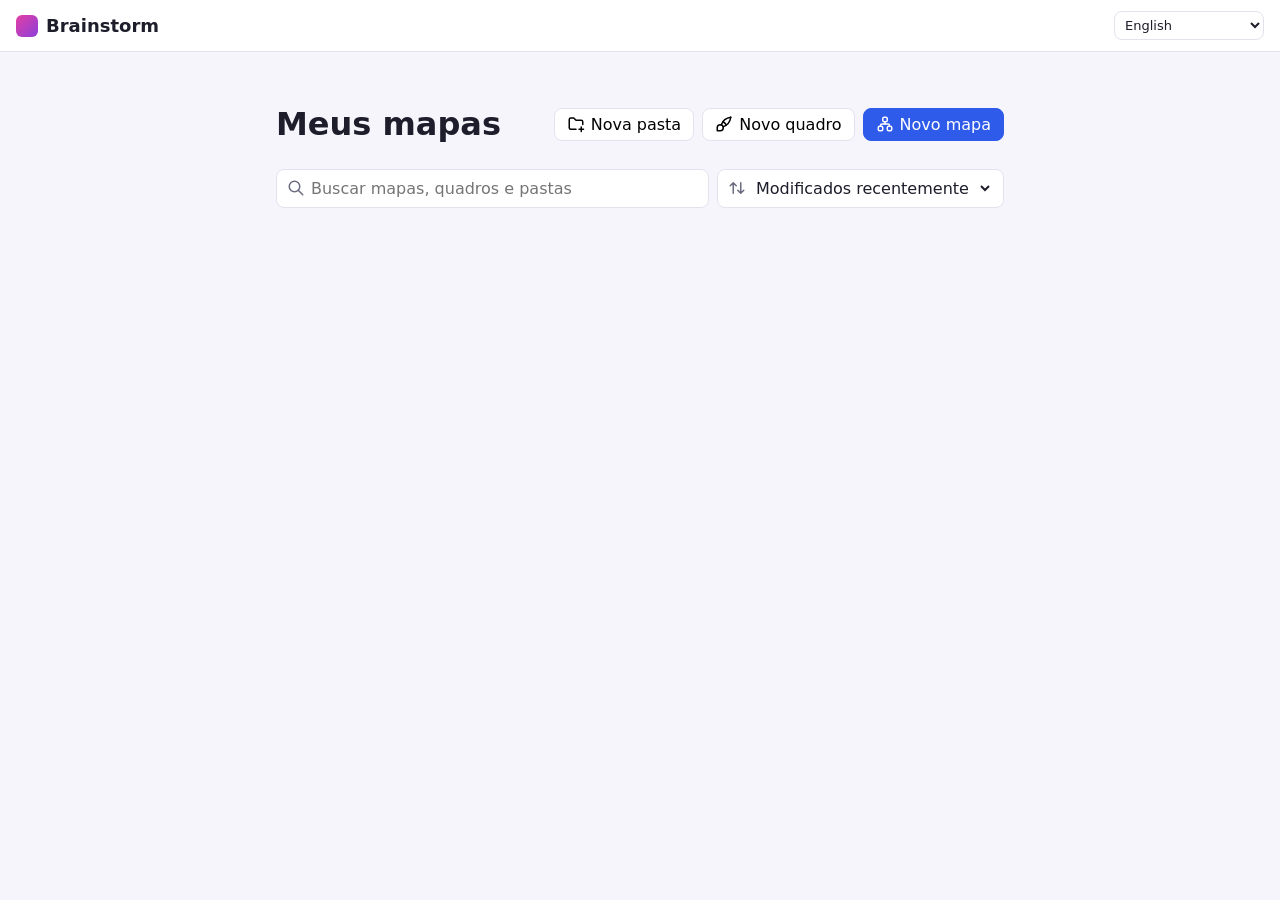
==== commit 8edcb09e: "feat: add i18n runtime, pt-BR dictionary and language selector Move every user-visible string of the" ====
--- a/static/index.html
+++ b/static/index.html
@@ -58,55 +58,56 @@
   </svg>
   <header class="topbar">
     <a href="#/" class="brand"><span class="logo"></span>Brainstorm</a>
-    <span id="title" tabindex="0" title="Clique para renomear"></span>
-    <button id="map-menu-btn" class="icon topbar-toggle" title="Opções do mapa"><svg viewBox="0 0 24 24"><use href="#i-dots"/></svg></button>
+    <span id="title" tabindex="0" data-i18n-title="common.clickToRename" title="Clique para renomear"></span>
+    <button id="map-menu-btn" class="icon topbar-toggle" data-i18n-title="topbar.docOptions" title="Opções do mapa"><svg viewBox="0 0 24 24"><use href="#i-dots"/></svg></button>
     <span id="status"></span>
     <span class="history-btns">
-      <button id="undo" class="icon" title="Desfazer (Ctrl+Z)"><svg viewBox="0 0 24 24"><use href="#i-arrow-back-up"/></svg></button>
-      <button id="redo" class="icon" title="Refazer (Ctrl+Shift+Z)"><svg viewBox="0 0 24 24"><use href="#i-arrow-forward-up"/></svg></button>
-      <button id="present-btn" class="icon" title="Apresentar"><svg viewBox="0 0 24 24"><use href="#i-player-play"/></svg></button>
-      <button id="history-btn" class="icon topbar-toggle" title="Histórico de versões"><svg viewBox="0 0 24 24"><use href="#i-history"/></svg></button>
-      <button id="export-btn" class="icon topbar-toggle" title="Exportar"><svg viewBox="0 0 24 24"><use href="#i-download"/></svg></button>
+      <button id="undo" class="icon" data-i18n-title="common.undo" title="Desfazer (Ctrl+Z)"><svg viewBox="0 0 24 24"><use href="#i-arrow-back-up"/></svg></button>
+      <button id="redo" class="icon" data-i18n-title="common.redo" title="Refazer (Ctrl+Shift+Z)"><svg viewBox="0 0 24 24"><use href="#i-arrow-forward-up"/></svg></button>
+      <button id="present-btn" class="icon" data-i18n-title="topbar.present" title="Apresentar"><svg viewBox="0 0 24 24"><use href="#i-player-play"/></svg></button>
+      <button id="history-btn" class="icon topbar-toggle" data-i18n-title="history.title" title="Histórico de versões"><svg viewBox="0 0 24 24"><use href="#i-history"/></svg></button>
+      <button id="export-btn" class="icon topbar-toggle" data-i18n-title="export.title" title="Exportar"><svg viewBox="0 0 24 24"><use href="#i-download"/></svg></button>
     </span>
-    <button id="logout-btn" class="icon" title="Sair" hidden><svg viewBox="0 0 24 24"><use href="#i-logout"/></svg></button>
+    <select id="lang" data-i18n-title="lang.select" title="Idioma" data-i18n-aria-label="lang.select" aria-label="Idioma"></select>
+    <button id="logout-btn" class="icon" data-i18n-title="topbar.logout" title="Sair" hidden><svg viewBox="0 0 24 24"><use href="#i-logout"/></svg></button>
   </header>
   <aside id="history-panel" class="card" hidden>
-    <div class="panel-head"><strong>Histórico de versões</strong><button id="history-close" class="icon" title="Fechar">×</button></div>
-    <p class="muted">Uma cópia a cada 2 min de edição · últimas 50</p>
+    <div class="panel-head"><strong data-i18n="history.title">Histórico de versões</strong><button id="history-close" class="icon" data-i18n-title="common.close" title="Fechar">×</button></div>
+    <p class="muted" data-i18n="history.hint">Uma cópia a cada 2 min de edição · últimas 50</p>
     <ul id="history-list"></ul>
   </aside>
   <div id="map-menu" class="card menu" hidden>
-    <button data-map-action="duplicate">Duplicar</button>
+    <button data-map-action="duplicate" data-i18n="common.duplicate">Duplicar</button>
     <hr>
-    <button data-map-action="trash" class="danger">Mover para a lixeira</button>
+    <button data-map-action="trash" class="danger" data-i18n="doc.moveToTrash">Mover para a lixeira</button>
   </div>
   <div id="export-menu" class="card menu" hidden>
-    <button data-export="png">Imagem (PNG)</button>
-    <button data-export="pdf">PDF (imprimir / salvar)</button>
-    <button data-export="svg">Vetor (SVG)</button>
-    <button data-export="md">Texto (Markdown)</button>
+    <button data-export="png" data-i18n="export.png">Imagem (PNG)</button>
+    <button data-export="pdf" data-i18n="export.pdf">PDF (imprimir / salvar)</button>
+    <button data-export="svg" data-i18n="export.svg">Vetor (SVG)</button>
+    <button data-export="md" data-i18n="export.md">Texto (Markdown)</button>
   </div>
 
   <main id="list-view">
     <div class="list-head">
-      <h1 id="list-title">Meus mapas</h1>
+      <h1 id="list-title" data-i18n="list.root">Meus mapas</h1>
       <span class="new-buttons">
-        <button id="new-folder"><svg viewBox="0 0 24 24"><use href="#i-folder-plus"/></svg>Nova pasta</button>
-        <button id="new-board"><svg viewBox="0 0 24 24"><use href="#i-brush"/></svg>Novo quadro</button>
-        <button id="new-map" class="primary"><svg viewBox="0 0 24 24"><use href="#i-sitemap"/></svg>Novo mapa</button>
+        <button id="new-folder"><svg viewBox="0 0 24 24"><use href="#i-folder-plus"/></svg><span data-i18n="list.newFolder">Nova pasta</span></button>
+        <button id="new-board"><svg viewBox="0 0 24 24"><use href="#i-brush"/></svg><span data-i18n="list.newBoard">Novo quadro</span></button>
+        <button id="new-map" class="primary"><svg viewBox="0 0 24 24"><use href="#i-sitemap"/></svg><span data-i18n="list.newMap">Novo mapa</span></button>
       </span>
     </div>
     <div class="list-tools">
-      <label class="search"><svg viewBox="0 0 24 24"><use href="#i-search"/></svg><input id="search" type="search" placeholder="Buscar mapas, quadros e pastas" autocomplete="off"></label>
-      <label class="sort" title="Ordenar"><svg viewBox="0 0 24 24"><use href="#i-arrows-sort"/></svg><select id="sort">
-        <option value="recent">Modificados recentemente</option>
-        <option value="oldest">Modificados há mais tempo</option>
-        <option value="az">Nome (A–Z)</option>
-        <option value="za">Nome (Z–A)</option>
+      <label class="search"><svg viewBox="0 0 24 24"><use href="#i-search"/></svg><input id="search" type="search" data-i18n-placeholder="list.searchPlaceholder" placeholder="Buscar mapas, quadros e pastas" autocomplete="off"></label>
+      <label class="sort" data-i18n-title="list.sortBy" title="Ordenar"><svg viewBox="0 0 24 24"><use href="#i-arrows-sort"/></svg><select id="sort">
+        <option value="recent" data-i18n="list.sortRecent">Modificados recentemente</option>
+        <option value="oldest" data-i18n="list.sortOldest">Modificados há mais tempo</option>
+        <option value="az" data-i18n="list.sortAz">Nome (A–Z)</option>
+        <option value="za" data-i18n="list.sortZa">Nome (Z–A)</option>
       </select></label>
     </div>
     <ul id="maps"></ul>
-    <p id="empty" hidden>Nenhum mapa ainda. Crie o primeiro.</p>
+    <p id="empty" hidden data-i18n="list.empty">Nenhum mapa ainda. Crie o primeiro.</p>
     <div id="move-menu" class="card menu" hidden></div>
     <details id="trash" hidden>
       <summary>Lixeira</summary>
@@ -126,237 +127,237 @@
 
     <!-- barra flutuante sobre o nó selecionado -->
     <div id="toolbar" class="card" hidden>
-      <button id="style-btn" class="icon" title="Cor e forma"><svg viewBox="0 0 24 24"><use href="#i-bucket-droplet"/></svg></button>
-      <button id="text-btn" class="icon" title="Estilo do texto"><svg viewBox="0 0 24 24"><use href="#i-text-color"/></svg></button>
-      <button id="image-btn" class="icon" title="Imagem"><svg viewBox="0 0 24 24"><use href="#i-photo"/></svg></button>
-      <button id="attach-btn" class="icon" title="Anexos"><svg viewBox="0 0 24 24"><use href="#i-paperclip"/></svg></button>
-      <button id="url-btn" class="icon" title="Link"><svg viewBox="0 0 24 24"><use href="#i-link"/></svg></button>
-      <button id="comment-btn" class="icon" title="Comentários (Alt+Shift+C)"><svg viewBox="0 0 24 24"><use href="#i-message"/></svg></button>
-      <button id="link-btn" class="icon" title="Ligar a outro nó"><svg viewBox="0 0 24 24"><use href="#i-line"/></svg></button>
-      <button id="delete-btn" class="icon" title="Apagar (Del)"><svg viewBox="0 0 24 24"><use href="#i-trash"/></svg></button>
-      <button id="more-btn" class="icon" title="Mais opções"><svg viewBox="0 0 24 24"><use href="#i-dots"/></svg></button>
+      <button id="style-btn" class="icon" data-i18n-title="map.toolbar.style" title="Cor e forma"><svg viewBox="0 0 24 24"><use href="#i-bucket-droplet"/></svg></button>
+      <button id="text-btn" class="icon" data-i18n-title="map.toolbar.text" title="Estilo do texto"><svg viewBox="0 0 24 24"><use href="#i-text-color"/></svg></button>
+      <button id="image-btn" class="icon" data-i18n-title="map.toolbar.image" title="Imagem"><svg viewBox="0 0 24 24"><use href="#i-photo"/></svg></button>
+      <button id="attach-btn" class="icon" data-i18n-title="map.toolbar.attachments" title="Anexos"><svg viewBox="0 0 24 24"><use href="#i-paperclip"/></svg></button>
+      <button id="url-btn" class="icon" data-i18n-title="common.link" title="Link"><svg viewBox="0 0 24 24"><use href="#i-link"/></svg></button>
+      <button id="comment-btn" class="icon" data-i18n-title="map.toolbar.comments" title="Comentários (Alt+Shift+C)"><svg viewBox="0 0 24 24"><use href="#i-message"/></svg></button>
+      <button id="link-btn" class="icon" data-i18n-title="map.connect" title="Ligar a outro nó"><svg viewBox="0 0 24 24"><use href="#i-line"/></svg></button>
+      <button id="delete-btn" class="icon" data-i18n-title="map.toolbar.delete" title="Apagar (Del)"><svg viewBox="0 0 24 24"><use href="#i-trash"/></svg></button>
+      <button id="more-btn" class="icon" data-i18n-title="common.moreOptions" title="Mais opções"><svg viewBox="0 0 24 24"><use href="#i-dots"/></svg></button>
     </div>
     <div id="image-pop" class="card" hidden>
       <label id="image-drop" class="drop">
         <svg viewBox="0 0 24 24"><use href="#i-photo"/></svg>
-        <strong>Solte a imagem aqui ou clique para escolher</strong>
-        <small>PNG, JPG, GIF ou WEBP · até 20 MB</small>
+        <strong data-i18n="map.image.drop">Solte a imagem aqui ou clique para escolher</strong>
+        <small data-i18n="map.image.formats">PNG, JPG, GIF ou WEBP · até 20 MB</small>
         <input type="file" id="image-input" accept="image/png,image/jpeg,image/gif,image/webp" hidden>
       </label>
-      <button id="image-remove" class="danger-link" hidden>Remover imagem</button>
+      <button id="image-remove" class="danger-link" hidden data-i18n="map.image.remove">Remover imagem</button>
     </div>
     <div id="attach-pop" class="card" hidden>
-      <p class="pop-title">Anexos</p>
+      <p class="pop-title" data-i18n="map.attach.title">Anexos</p>
       <ul id="attach-list"></ul>
       <label id="attach-drop" class="drop">
         <svg viewBox="0 0 24 24"><use href="#i-paperclip"/></svg>
-        <strong>Adicionar arquivos</strong>
-        <small>Solte aqui ou clique · até 20 MB cada</small>
+        <strong data-i18n="map.attach.add">Adicionar arquivos</strong>
+        <small data-i18n="map.attach.hint">Solte aqui ou clique · até 20 MB cada</small>
         <input type="file" id="attach-input" multiple hidden>
       </label>
     </div>
     <div id="comment-pop" class="card" hidden>
       <ul id="comment-list"></ul>
       <form id="comment-form">
-        <input id="comment-input" placeholder="Adicionar comentário" autocomplete="off">
-        <button type="submit" class="icon" title="Enviar (Enter)"><svg viewBox="0 0 24 24"><use href="#i-send"/></svg></button>
+        <input id="comment-input" data-i18n-placeholder="map.comment.placeholder" placeholder="Adicionar comentário" autocomplete="off">
+        <button type="submit" class="icon" data-i18n-title="map.comment.send" title="Enviar (Enter)"><svg viewBox="0 0 24 24"><use href="#i-send"/></svg></button>
       </form>
     </div>
     <div id="text-pop" class="card" hidden>
       <div class="seg text-toggles">
-        <button data-toggle="textBold" class="icon" title="Negrito (Ctrl+B)"><b>B</b></button>
-        <button data-toggle="textItalic" class="icon" title="Itálico (Ctrl+I)"><i>I</i></button>
-      </div>
-      <p>Tamanho</p>
-      <div class="seg" data-prop="textSize"><button data-value="small">Pequeno</button><button data-value="">Médio</button><button data-value="large">Grande</button></div>
-      <p>Cor do texto</p>
+        <button data-toggle="textBold" class="icon" data-i18n-title="map.text.bold" title="Negrito (Ctrl+B)"><b>B</b></button>
+        <button data-toggle="textItalic" class="icon" data-i18n-title="map.text.italic" title="Itálico (Ctrl+I)"><i>I</i></button>
+      </div>
+      <p data-i18n="map.text.size">Tamanho</p>
+      <div class="seg" data-prop="textSize"><button data-value="small" data-i18n="map.text.small">Pequeno</button><button data-value="" data-i18n="map.text.medium">Médio</button><button data-value="large" data-i18n="map.text.large">Grande</button></div>
+      <p data-i18n="map.text.color">Cor do texto</p>
       <div class="swatches" data-prop="textColor" data-extra="auto"></div>
     </div>
     <div id="url-pop" class="card" hidden>
       <form id="url-form">
-        <input id="url-input" placeholder="Endereço (https://…)" autocomplete="off" spellcheck="false">
-        <button type="submit" class="primary">Salvar</button>
+        <input id="url-input" data-i18n-placeholder="map.url.placeholder" placeholder="Endereço (https://…)" autocomplete="off" spellcheck="false">
+        <button type="submit" class="primary" data-i18n="common.save">Salvar</button>
       </form>
-      <p id="url-error" hidden>Use um endereço http:// ou https://</p>
-      <button id="url-remove" class="danger-link" hidden>Remover link</button>
+      <p id="url-error" hidden data-i18n="map.url.invalid">Use um endereço http:// ou https://</p>
+      <button id="url-remove" class="danger-link" hidden data-i18n="map.url.remove">Remover link</button>
     </div>
     <div id="node-menu" class="card menu" hidden>
-      <button data-action="child">Novo filho <kbd>Tab</kbd></button>
-      <button data-action="sibling">Novo irmão <kbd>Enter</kbd></button>
-      <button data-action="collapse">Recolher / expandir <kbd>Espaço</kbd></button>
-      <button data-action="focus">Focar neste ramo <kbd>Ctrl+.</kbd></button>
+      <button data-action="child"><span data-i18n="map.menu.child">Novo filho</span> <kbd>Tab</kbd></button>
+      <button data-action="sibling"><span data-i18n="map.menu.sibling">Novo irmão</span> <kbd>Enter</kbd></button>
+      <button data-action="collapse"><span data-i18n="map.menu.collapse">Recolher / expandir</span> <kbd data-i18n="key.space">Espaço</kbd></button>
+      <button data-action="focus"><span data-i18n="map.menu.focus">Focar neste ramo</span> <kbd>Ctrl+.</kbd></button>
       <div id="branch-layout-row" class="menu-seg">
-        <span>Mostrar ramo como</span>
-        <div class="seg"><button data-value="">Mapa</button><button data-value="org">Organograma</button><button data-value="list">Lista</button></div>
+        <span data-i18n="map.menu.showBranchAs">Mostrar ramo como</span>
+        <div class="seg"><button data-value="" data-i18n="map.layout.map">Mapa</button><button data-value="org" data-i18n="map.layout.org">Organograma</button><button data-value="list" data-i18n="map.layout.list">Lista</button></div>
       </div>
       <hr>
-      <button data-action="link">Ligar a outro nó</button>
-      <button data-action="copy">Copiar ramo <kbd>Ctrl+C</kbd></button>
-      <button data-action="cut">Recortar ramo <kbd>Ctrl+X</kbd></button>
-      <button data-action="paste">Colar ramo <kbd>Ctrl+V</kbd></button>
+      <button data-action="link" data-i18n="map.connect">Ligar a outro nó</button>
+      <button data-action="copy"><span data-i18n="map.menu.copyBranch">Copiar ramo</span> <kbd>Ctrl+C</kbd></button>
+      <button data-action="cut"><span data-i18n="map.menu.cutBranch">Recortar ramo</span> <kbd>Ctrl+X</kbd></button>
+      <button data-action="paste"><span data-i18n="map.menu.pasteBranch">Colar ramo</span> <kbd>Ctrl+V</kbd></button>
       <hr>
-      <button data-action="delete" class="danger">Apagar <kbd>Del</kbd></button>
+      <button data-action="delete" class="danger"><span data-i18n="common.delete">Apagar</span> <kbd>Del</kbd></button>
     </div>
     <!-- barra da ligação selecionada -->
     <div id="link-toolbar" class="card" hidden>
-      <button id="link-color-btn" class="icon" title="Cor"><span class="dot"></span></button>
-      <span class="sep"></span>
-      <button id="link-start-btn" class="icon" title="Ponta inicial"></button>
-      <button id="link-swap" class="icon" title="Inverter direção"><svg viewBox="0 0 24 24"><use href="#i-arrows-exchange"/></svg></button>
-      <button id="link-end-btn" class="icon" title="Ponta final"></button>
-      <span class="sep"></span>
-      <button id="link-more" class="icon" title="Mais opções"><svg viewBox="0 0 24 24"><use href="#i-dots"/></svg></button>
-    </div>
-    <div id="link-colors" class="card link-pop" hidden><p>Cores do tema</p><div class="swatches"></div></div>
+      <button id="link-color-btn" class="icon" data-i18n-title="map.link.color" title="Cor"><span class="dot"></span></button>
+      <span class="sep"></span>
+      <button id="link-start-btn" class="icon" data-i18n-title="map.link.startMarker" title="Ponta inicial"></button>
+      <button id="link-swap" class="icon" data-i18n-title="map.link.swap" title="Inverter direção"><svg viewBox="0 0 24 24"><use href="#i-arrows-exchange"/></svg></button>
+      <button id="link-end-btn" class="icon" data-i18n-title="map.link.endMarker" title="Ponta final"></button>
+      <span class="sep"></span>
+      <button id="link-more" class="icon" data-i18n-title="common.moreOptions" title="Mais opções"><svg viewBox="0 0 24 24"><use href="#i-dots"/></svg></button>
+    </div>
+    <div id="link-colors" class="card link-pop" hidden><p data-i18n="map.style.themeColors">Cores do tema</p><div class="swatches"></div></div>
     <div id="link-markers" class="card link-pop" hidden></div>
     <div id="link-menu" class="card menu link-pop" hidden>
-      <button data-action="label">Adicionar rótulo</button>
+      <button data-action="label" data-i18n="map.link.addLabel">Adicionar rótulo</button>
       <hr>
-      <button data-action="delete" class="danger">Excluir ligação</button>
+      <button data-action="delete" class="danger" data-i18n="map.link.delete">Excluir ligação</button>
     </div>
     <div id="style-pop" class="card" hidden>
       <div class="tabs">
-        <button data-tab="shape" class="active">Forma</button>
-        <button data-tab="border">Borda</button>
-        <button data-tab="line">Linha</button>
+        <button data-tab="shape" class="active" data-i18n="map.style.tabShape">Forma</button>
+        <button data-tab="border" data-i18n="map.style.tabBorder">Borda</button>
+        <button data-tab="line" data-i18n="map.style.tabLine">Linha</button>
       </div>
       <div data-panel="shape">
-        <p>Cores do tema</p>
+        <p data-i18n="map.style.themeColors">Cores do tema</p>
         <div class="swatches" data-prop="color" data-extra="auto none"></div>
-        <p>Cores personalizadas</p>
-        <div class="customs"><div class="swatches" data-prop="color" data-custom></div><button class="add-custom icon" data-prop="color" title="Escolher cor">+</button></div>
+        <p data-i18n="map.style.customColors">Cores personalizadas</p>
+        <div class="customs"><div class="swatches" data-prop="color" data-custom></div><button class="add-custom icon" data-prop="color" data-i18n-title="map.style.pickColor" title="Escolher cor">+</button></div>
         <hr>
         <div class="seg shapes" data-prop="shape">
-          <button data-value="underline" class="icon" title="Linha"><svg viewBox="0 0 24 24"><use href="#i-minus"/></svg></button>
-          <button data-value="rect" class="icon" title="Retângulo"><svg viewBox="0 0 24 24"><use href="#i-square"/></svg></button>
-          <button data-value="rounded" class="icon" title="Arredondado"><svg viewBox="0 0 24 24"><use href="#i-square-rounded"/></svg></button>
-          <button data-value="pill" class="icon" title="Elipse"><svg viewBox="0 0 24 24" style="transform:rotate(90deg)"><use href="#i-oval"/></svg></button>
-          <button data-value="cloud" class="icon" title="Nuvem"><svg viewBox="0 0 24 24"><use href="#i-cloud"/></svg></button>
+          <button data-value="underline" class="icon" data-i18n-title="map.shape.underline" title="Linha"><svg viewBox="0 0 24 24"><use href="#i-minus"/></svg></button>
+          <button data-value="rect" class="icon" data-i18n-title="map.shape.rect" title="Retângulo"><svg viewBox="0 0 24 24"><use href="#i-square"/></svg></button>
+          <button data-value="rounded" class="icon" data-i18n-title="map.shape.rounded" title="Arredondado"><svg viewBox="0 0 24 24"><use href="#i-square-rounded"/></svg></button>
+          <button data-value="pill" class="icon" data-i18n-title="map.shape.pill" title="Elipse"><svg viewBox="0 0 24 24" style="transform:rotate(90deg)"><use href="#i-oval"/></svg></button>
+          <button data-value="cloud" class="icon" data-i18n-title="map.shape.cloud" title="Nuvem"><svg viewBox="0 0 24 24"><use href="#i-cloud"/></svg></button>
         </div>
-        <label class="switch"><input type="checkbox" id="boundary"><span></span> Mostrar como contorno</label>
+        <label class="switch"><input type="checkbox" id="boundary"><span></span> <span data-i18n="map.style.boundary">Mostrar como contorno</span></label>
       </div>
       <div data-panel="border" hidden>
-        <p>Cor da borda</p>
+        <p data-i18n="map.style.borderColor">Cor da borda</p>
         <div class="swatches" data-prop="borderColor" data-extra="auto"></div>
-        <div class="customs"><div class="swatches" data-prop="borderColor" data-custom></div><button class="add-custom icon" data-prop="borderColor" title="Escolher cor">+</button></div>
-        <p>Espessura</p>
-        <div class="seg" data-prop="borderWidth"><button data-value="thin">Fina</button><button data-value="medium">Média</button><button data-value="thick">Grossa</button></div>
-        <p>Estilo</p>
-        <div class="seg" data-prop="borderStyle"><button data-value="solid">Sólida</button><button data-value="dashed">Tracejada</button><button data-value="dotted">Pontilhada</button></div>
+        <div class="customs"><div class="swatches" data-prop="borderColor" data-custom></div><button class="add-custom icon" data-prop="borderColor" data-i18n-title="map.style.pickColor" title="Escolher cor">+</button></div>
+        <p data-i18n="map.style.width">Espessura</p>
+        <div class="seg" data-prop="borderWidth"><button data-value="thin" data-i18n="map.style.thin">Fina</button><button data-value="medium" data-i18n="map.style.medium">Média</button><button data-value="thick" data-i18n="map.style.thick">Grossa</button></div>
+        <p data-i18n="map.style.style">Estilo</p>
+        <div class="seg" data-prop="borderStyle"><button data-value="solid" data-i18n="map.style.solid">Sólida</button><button data-value="dashed" data-i18n="map.style.dashed">Tracejada</button><button data-value="dotted" data-i18n="map.style.dotted">Pontilhada</button></div>
       </div>
       <div data-panel="line" hidden>
-        <p>Cor da linha até o pai</p>
+        <p data-i18n="map.style.lineColor">Cor da linha até o pai</p>
         <div class="swatches" data-prop="lineColor" data-extra="auto"></div>
-        <div class="customs"><div class="swatches" data-prop="lineColor" data-custom></div><button class="add-custom icon" data-prop="lineColor" title="Escolher cor">+</button></div>
-        <p>Espessura</p>
-        <div class="seg" data-prop="lineWidth"><button data-value="thin">Fina</button><button data-value="medium">Média</button><button data-value="thick">Grossa</button></div>
-        <p>Estilo</p>
-        <div class="seg" data-prop="lineStyle"><button data-value="solid">Sólida</button><button data-value="dashed">Tracejada</button></div>
+        <div class="customs"><div class="swatches" data-prop="lineColor" data-custom></div><button class="add-custom icon" data-prop="lineColor" data-i18n-title="map.style.pickColor" title="Escolher cor">+</button></div>
+        <p data-i18n="map.style.width">Espessura</p>
+        <div class="seg" data-prop="lineWidth"><button data-value="thin" data-i18n="map.style.thin">Fina</button><button data-value="medium" data-i18n="map.style.medium">Média</button><button data-value="thick" data-i18n="map.style.thick">Grossa</button></div>
+        <p data-i18n="map.style.style">Estilo</p>
+        <div class="seg" data-prop="lineStyle"><button data-value="solid" data-i18n="map.style.solid">Sólida</button><button data-value="dashed" data-i18n="map.style.dashed">Tracejada</button></div>
       </div>
       <input type="color" id="custom-color" hidden>
     </div>
     </div>
 
     <!-- botões "+" ao lado do nó selecionado -->
-    <button id="add-child" class="adder" title="Novo filho (Tab)">+</button>
-    <button id="add-sibling" class="adder" title="Novo irmão (Enter)">+</button>
+    <button id="add-child" class="adder" data-i18n-title="map.addChild" title="Novo filho (Tab)">+</button>
+    <button id="add-sibling" class="adder" data-i18n-title="map.addSibling" title="Novo irmão (Enter)">+</button>
     <!-- modo "Ligar": contorno verde e um "+" em cada lado do nó de origem -->
     <div id="link-ring" hidden></div>
-    <button class="link-anchor" data-side="top" hidden title="Sair por cima">+</button>
-    <button class="link-anchor" data-side="right" hidden title="Sair pela direita">+</button>
-    <button class="link-anchor" data-side="bottom" hidden title="Sair por baixo">+</button>
-    <button class="link-anchor" data-side="left" hidden title="Sair pela esquerda">+</button>
-    <div id="hints"><span><kbd>Tab</kbd> filho</span><span><kbd>Enter</kbd> irmão</span></div>
+    <button class="link-anchor" data-side="top" hidden data-i18n-title="map.link.exitTop" title="Sair por cima">+</button>
+    <button class="link-anchor" data-side="right" hidden data-i18n-title="map.link.exitRight" title="Sair pela direita">+</button>
+    <button class="link-anchor" data-side="bottom" hidden data-i18n-title="map.link.exitBottom" title="Sair por baixo">+</button>
+    <button class="link-anchor" data-side="left" hidden data-i18n-title="map.link.exitLeft" title="Sair pela esquerda">+</button>
+    <div id="hints"><span><kbd>Tab</kbd> <span data-i18n="map.hint.child">filho</span></span><span><kbd>Enter</kbd> <span data-i18n="map.hint.sibling">irmão</span></span></div>
 
     <div id="outline-view" hidden><ul class="outline"></ul></div>
     <div id="focus-bar" class="card" hidden>
-      <span>Foco: <strong id="focus-title"></strong></span>
-      <button id="focus-exit">Sair do foco <kbd>Esc</kbd></button>
+      <span><span data-i18n="map.focus.label">Foco:</span> <strong id="focus-title"></strong></span>
+      <button id="focus-exit"><span data-i18n="map.focus.exit">Sair do foco</span> <kbd>Esc</kbd></button>
     </div>
     <div id="present-bar" class="card" hidden>
-      <button id="present-prev" class="icon" title="Anterior (←)"><svg viewBox="0 0 24 24"><use href="#i-chevron-left"/></svg></button>
+      <button id="present-prev" class="icon" data-i18n-title="present.prev" title="Anterior (←)"><svg viewBox="0 0 24 24"><use href="#i-chevron-left"/></svg></button>
       <span id="present-count"></span>
-      <button id="present-next" class="icon" title="Próximo (→ ou Espaço)"><svg viewBox="0 0 24 24"><use href="#i-chevron-right"/></svg></button>
-      <button id="present-exit" class="icon" title="Sair (Esc)"><svg viewBox="0 0 24 24"><use href="#i-x"/></svg></button>
+      <button id="present-next" class="icon" data-i18n-title="present.next" title="Próximo (→ ou Espaço)"><svg viewBox="0 0 24 24"><use href="#i-chevron-right"/></svg></button>
+      <button id="present-exit" class="icon" data-i18n-title="present.exit" title="Sair (Esc)"><svg viewBox="0 0 24 24"><use href="#i-x"/></svg></button>
     </div>
     <div id="dock" class="card">
-      <button id="outline-btn" class="icon" title="Outline (Alt+Shift+O)"><svg viewBox="0 0 24 24"><use href="#i-list"/></svg></button>
-      <select id="layout-select" title="Layout">
-        <option value="map">Mapa</option>
-        <option value="org">Organograma</option>
-        <option value="list">Lista</option>
+      <button id="outline-btn" class="icon" data-i18n-title="map.outline" title="Outline (Alt+Shift+O)"><svg viewBox="0 0 24 24"><use href="#i-list"/></svg></button>
+      <select id="layout-select" data-i18n-title="map.layout.title" title="Layout">
+        <option value="map" data-i18n="map.layout.map">Mapa</option>
+        <option value="org" data-i18n="map.layout.org">Organograma</option>
+        <option value="list" data-i18n="map.layout.list">Lista</option>
       </select>
-      <button id="zoom-out" class="icon" title="Diminuir zoom"><svg viewBox="0 0 24 24"><use href="#i-minus"/></svg></button>
-      <button id="zoom-reset" title="Zoom 100%">100%</button>
-      <button id="zoom-in" class="icon" title="Aumentar zoom"><svg viewBox="0 0 24 24"><use href="#i-plus"/></svg></button>
-      <button id="zoom-fit" class="icon" title="Ajustar à tela"><svg viewBox="0 0 24 24"><use href="#i-arrows-maximize"/></svg></button>
+      <button id="zoom-out" class="icon" data-i18n-title="zoom.out" title="Diminuir zoom"><svg viewBox="0 0 24 24"><use href="#i-minus"/></svg></button>
+      <button id="zoom-reset" data-i18n-title="zoom.reset" title="Zoom 100%">100%</button>
+      <button id="zoom-in" class="icon" data-i18n-title="zoom.in" title="Aumentar zoom"><svg viewBox="0 0 24 24"><use href="#i-plus"/></svg></button>
+      <button id="zoom-fit" class="icon" data-i18n-title="zoom.fit" title="Ajustar à tela"><svg viewBox="0 0 24 24"><use href="#i-arrows-maximize"/></svg></button>
     </div>
   </section>
 
   <section id="board-view">
     <svg id="board-canvas"><g id="board-root"></g></svg>
     <div id="board-tools" class="card">
-      <button data-tool="hand" data-key="H" class="icon" title="Mover a tela (H ou Espaço)"><svg viewBox="0 0 24 24"><use href="#i-hand-stop"/></svg></button>
-      <button data-tool="select" data-key="V" class="icon" title="Selecionar (V ou 1)"><svg viewBox="0 0 24 24"><use href="#i-pointer"/></svg></button>
-      <span class="sep"></span>
-      <button data-tool="rectangle" data-key="R" class="icon" title="Retângulo (R ou 2)"><svg viewBox="0 0 24 24"><use href="#i-square"/></svg></button>
-      <button data-tool="diamond" data-key="D" class="icon" title="Losango (D ou 3)"><svg viewBox="0 0 24 24"><use href="#i-square-rotated"/></svg></button>
-      <button data-tool="ellipse" data-key="O" class="icon" title="Elipse (O ou 4)"><svg viewBox="0 0 24 24"><use href="#i-circle"/></svg></button>
-      <button data-tool="arrow" data-key="A" class="icon" title="Seta (A ou 5)"><svg viewBox="0 0 24 24"><use href="#i-arrow-narrow-right"/></svg></button>
-      <button data-tool="line" data-key="L" class="icon" title="Linha (L ou 6)"><svg viewBox="0 0 24 24"><use href="#i-minus"/></svg></button>
-      <button data-tool="freedraw" data-key="P" class="icon" title="Lápis (P ou 7)"><svg viewBox="0 0 24 24"><use href="#i-pencil"/></svg></button>
-      <button data-tool="text" data-key="T" class="icon" title="Texto (T ou 8)"><svg viewBox="0 0 24 24"><use href="#i-letter-t"/></svg></button>
-      <button data-tool="note" data-key="N" class="icon" title="Nota adesiva (N)"><svg viewBox="0 0 24 24"><use href="#i-note"/></svg></button>
-      <span class="sep"></span>
-      <button data-tool="eraser" data-key="E" class="icon" title="Borracha (E ou 0)"><svg viewBox="0 0 24 24"><use href="#i-eraser"/></svg></button>
-      <span class="sep"></span>
-      <button id="board-more-btn" class="icon" title="Mais ferramentas"><svg viewBox="0 0 24 24"><use href="#i-dots"/></svg></button>
+      <button data-tool="hand" data-key="H" class="icon" data-i18n-title="board.tool.hand" title="Mover a tela (H ou Espaço)"><svg viewBox="0 0 24 24"><use href="#i-hand-stop"/></svg></button>
+      <button data-tool="select" data-key="V" class="icon" data-i18n-title="board.tool.select" title="Selecionar (V ou 1)"><svg viewBox="0 0 24 24"><use href="#i-pointer"/></svg></button>
+      <span class="sep"></span>
+      <button data-tool="rectangle" data-key="R" class="icon" data-i18n-title="board.tool.rectangle" title="Retângulo (R ou 2)"><svg viewBox="0 0 24 24"><use href="#i-square"/></svg></button>
+      <button data-tool="diamond" data-key="D" class="icon" data-i18n-title="board.tool.diamond" title="Losango (D ou 3)"><svg viewBox="0 0 24 24"><use href="#i-square-rotated"/></svg></button>
+      <button data-tool="ellipse" data-key="O" class="icon" data-i18n-title="board.tool.ellipse" title="Elipse (O ou 4)"><svg viewBox="0 0 24 24"><use href="#i-circle"/></svg></button>
+      <button data-tool="arrow" data-key="A" class="icon" data-i18n-title="board.tool.arrow" title="Seta (A ou 5)"><svg viewBox="0 0 24 24"><use href="#i-arrow-narrow-right"/></svg></button>
+      <button data-tool="line" data-key="L" class="icon" data-i18n-title="board.tool.line" title="Linha (L ou 6)"><svg viewBox="0 0 24 24"><use href="#i-minus"/></svg></button>
+      <button data-tool="freedraw" data-key="P" class="icon" data-i18n-title="board.tool.freedraw" title="Lápis (P ou 7)"><svg viewBox="0 0 24 24"><use href="#i-pencil"/></svg></button>
+      <button data-tool="text" data-key="T" class="icon" data-i18n-title="board.tool.text" title="Texto (T ou 8)"><svg viewBox="0 0 24 24"><use href="#i-letter-t"/></svg></button>
+      <button data-tool="note" data-key="N" class="icon" data-i18n-title="board.tool.note" title="Nota adesiva (N)"><svg viewBox="0 0 24 24"><use href="#i-note"/></svg></button>
+      <span class="sep"></span>
+      <button data-tool="eraser" data-key="E" class="icon" data-i18n-title="board.tool.eraser" title="Borracha (E ou 0)"><svg viewBox="0 0 24 24"><use href="#i-eraser"/></svg></button>
+      <span class="sep"></span>
+      <button id="board-more-btn" class="icon" data-i18n-title="board.tool.more" title="Mais ferramentas"><svg viewBox="0 0 24 24"><use href="#i-dots"/></svg></button>
       <div id="board-more" class="card menu" hidden>
-        <button data-tool="image"><span><svg viewBox="0 0 24 24"><use href="#i-photo"/></svg>Inserir imagem</span><kbd>9</kbd></button>
-        <button data-tool="bucket"><span><svg viewBox="0 0 24 24"><use href="#i-bucket-droplet"/></svg>Balde de tinta</span><kbd>B</kbd></button>
-        <button data-tool="lasso"><span><svg viewBox="0 0 24 24"><use href="#i-lasso"/></svg>Seleção de laço</span><kbd>Q</kbd></button>
-        <button data-tool="laser"><span><svg viewBox="0 0 24 24"><use href="#i-laser"/></svg>Ponteiro laser</span><kbd>K</kbd></button>
+        <button data-tool="image"><span><svg viewBox="0 0 24 24"><use href="#i-photo"/></svg><span data-i18n="board.tool.image">Inserir imagem</span></span><kbd>9</kbd></button>
+        <button data-tool="bucket"><span><svg viewBox="0 0 24 24"><use href="#i-bucket-droplet"/></svg><span data-i18n="board.tool.bucket">Balde de tinta</span></span><kbd>B</kbd></button>
+        <button data-tool="lasso"><span><svg viewBox="0 0 24 24"><use href="#i-lasso"/></svg><span data-i18n="board.tool.lasso">Seleção de laço</span></span><kbd>Q</kbd></button>
+        <button data-tool="laser"><span><svg viewBox="0 0 24 24"><use href="#i-laser"/></svg><span data-i18n="board.tool.laser">Ponteiro laser</span></span><kbd>K</kbd></button>
       </div>
     </div>
     <div id="board-props" class="card" hidden>
-      <p>Traço</p><div class="swatches" data-prop="strokeColor"></div>
-      <p>Fundo</p><div class="swatches" data-prop="backgroundColor"></div>
-      <p>Preenchimento</p><div class="seg" data-prop="fillStyle"><button data-value="hachure" title="Hachurado" aria-label="Hachurado"><svg viewBox="0 0 24 24"><rect x="4" y="4" width="16" height="16" rx="2"/><path d="M4 12 12 4M4 20 20 4M12 20l8-8" stroke-width="1.5"/></svg></button><button data-value="solid" title="Sólido" aria-label="Sólido"><svg viewBox="0 0 24 24"><rect x="4" y="4" width="16" height="16" rx="2" fill="currentColor"/></svg></button></div>
-      <p>Espessura</p><div class="seg" data-prop="strokeWidth"><button data-value="1" title="Fina" aria-label="Fina"><svg viewBox="0 0 24 24"><path d="M4 12h16" stroke-width="1"/></svg></button><button data-value="2" title="Média" aria-label="Média"><svg viewBox="0 0 24 24"><path d="M4 12h16" stroke-width="2.5"/></svg></button><button data-value="4" title="Grossa" aria-label="Grossa"><svg viewBox="0 0 24 24"><path d="M4 12h16" stroke-width="5"/></svg></button></div>
-      <p>Estilo do traço</p><div class="seg" data-prop="strokeStyle"><button data-value="solid" title="Sólido" aria-label="Sólido"><svg viewBox="0 0 24 24"><path d="M3 12h18"/></svg></button><button data-value="dashed" title="Tracejado" aria-label="Tracejado"><svg viewBox="0 0 24 24"><path d="M3 12h18" stroke-dasharray="5 3" stroke-linecap="butt"/></svg></button><button data-value="dotted" title="Pontilhado" aria-label="Pontilhado"><svg viewBox="0 0 24 24"><path d="M4 12h17" stroke-dasharray="0 4.3"/></svg></button></div>
-      <p>Desleixo</p><div class="seg" data-prop="roughness"><button data-value="0" title="Arquiteto" aria-label="Arquiteto"><svg viewBox="0 0 24 24"><path d="M3 16C8 6 16 6 21 16"/></svg></button><button data-value="1" title="Artista" aria-label="Artista"><svg viewBox="0 0 24 24"><path d="M3 15c2-5 4-7 6-4s3 4 5 0 4-6 7 1"/></svg></button><button data-value="2" title="Cartunista" aria-label="Cartunista"><svg viewBox="0 0 24 24"><path d="M3 15c2-5 4-7 6-4s3 4 5 0 4-6 7 1M4 18c2-6 4-7 6-4s3 4 5-1 4-5 6 2" stroke-width="1.5"/></svg></button></div>
-      <div id="board-font-row"><p>Família da fonte</p><div class="seg" data-prop="fontFamily"><button data-value="hand" title="Manuscrita" aria-label="Manuscrita"><svg viewBox="0 0 24 24"><use href="#i-pencil"/></svg></button><button data-value="normal" title="Normal" aria-label="Normal"><svg viewBox="0 0 24 24"><path d="M6 20 12 4l6 16M8.5 14h7"/></svg></button><button data-value="code" title="Código" aria-label="Código"><svg viewBox="0 0 24 24"><path d="M7 8l-4 4 4 4M17 8l4 4-4 4M14 4l-4 16"/></svg></button></div>
-        <p>Tamanho do texto</p><div class="seg" data-prop="fontSize"><button data-value="16">P</button><button data-value="20">M</button><button data-value="28">G</button><button data-value="36">XG</button></div>
-        <p>Alinhamento do texto</p><div class="seg" data-prop="textAlign"><button data-value="left" title="À esquerda" aria-label="À esquerda"><svg viewBox="0 0 24 24"><path d="M4 6h16M4 12h10M4 18h14"/></svg></button><button data-value="center" title="Centralizado" aria-label="Centralizado"><svg viewBox="0 0 24 24"><path d="M4 6h16M7 12h10M5 18h14"/></svg></button><button data-value="right" title="À direita" aria-label="À direita"><svg viewBox="0 0 24 24"><path d="M4 6h16M10 12h10M6 18h14"/></svg></button></div></div>
-      <p>Opacidade</p><input type="range" id="board-opacity" min="0" max="100" step="10">
+      <p data-i18n="board.props.stroke">Traço</p><div class="swatches" data-prop="strokeColor"></div>
+      <p data-i18n="board.props.background">Fundo</p><div class="swatches" data-prop="backgroundColor"></div>
+      <p data-i18n="board.props.fill">Preenchimento</p><div class="seg" data-prop="fillStyle"><button data-value="hachure" data-i18n-title="board.props.fillHachure" title="Hachurado" data-i18n-aria-label="board.props.fillHachure" aria-label="Hachurado"><svg viewBox="0 0 24 24"><rect x="4" y="4" width="16" height="16" rx="2"/><path d="M4 12 12 4M4 20 20 4M12 20l8-8" stroke-width="1.5"/></svg></button><button data-value="solid" data-i18n-title="board.props.fillSolid" title="Sólido" data-i18n-aria-label="board.props.fillSolid" aria-label="Sólido"><svg viewBox="0 0 24 24"><rect x="4" y="4" width="16" height="16" rx="2" fill="currentColor"/></svg></button></div>
+      <p data-i18n="board.props.width">Espessura</p><div class="seg" data-prop="strokeWidth"><button data-value="1" data-i18n-title="board.props.widthThin" title="Fina" data-i18n-aria-label="board.props.widthThin" aria-label="Fina"><svg viewBox="0 0 24 24"><path d="M4 12h16" stroke-width="1"/></svg></button><button data-value="2" data-i18n-title="board.props.widthMedium" title="Média" data-i18n-aria-label="board.props.widthMedium" aria-label="Média"><svg viewBox="0 0 24 24"><path d="M4 12h16" stroke-width="2.5"/></svg></button><button data-value="4" data-i18n-title="board.props.widthThick" title="Grossa" data-i18n-aria-label="board.props.widthThick" aria-label="Grossa"><svg viewBox="0 0 24 24"><path d="M4 12h16" stroke-width="5"/></svg></button></div>
+      <p data-i18n="board.props.strokeStyle">Estilo do traço</p><div class="seg" data-prop="strokeStyle"><button data-value="solid" data-i18n-title="board.props.strokeSolid" title="Sólido" data-i18n-aria-label="board.props.strokeSolid" aria-label="Sólido"><svg viewBox="0 0 24 24"><path d="M3 12h18"/></svg></button><button data-value="dashed" data-i18n-title="board.props.strokeDashed" title="Tracejado" data-i18n-aria-label="board.props.strokeDashed" aria-label="Tracejado"><svg viewBox="0 0 24 24"><path d="M3 12h18" stroke-dasharray="5 3" stroke-linecap="butt"/></svg></button><button data-value="dotted" data-i18n-title="board.props.strokeDotted" title="Pontilhado" data-i18n-aria-label="board.props.strokeDotted" aria-label="Pontilhado"><svg viewBox="0 0 24 24"><path d="M4 12h17" stroke-dasharray="0 4.3"/></svg></button></div>
+      <p data-i18n="board.props.roughness">Desleixo</p><div class="seg" data-prop="roughness"><button data-value="0" data-i18n-title="board.props.roughArchitect" title="Arquiteto" data-i18n-aria-label="board.props.roughArchitect" aria-label="Arquiteto"><svg viewBox="0 0 24 24"><path d="M3 16C8 6 16 6 21 16"/></svg></button><button data-value="1" data-i18n-title="board.props.roughArtist" title="Artista" data-i18n-aria-label="board.props.roughArtist" aria-label="Artista"><svg viewBox="0 0 24 24"><path d="M3 15c2-5 4-7 6-4s3 4 5 0 4-6 7 1"/></svg></button><button data-value="2" data-i18n-title="board.props.roughCartoonist" title="Cartunista" data-i18n-aria-label="board.props.roughCartoonist" aria-label="Cartunista"><svg viewBox="0 0 24 24"><path d="M3 15c2-5 4-7 6-4s3 4 5 0 4-6 7 1M4 18c2-6 4-7 6-4s3 4 5-1 4-5 6 2" stroke-width="1.5"/></svg></button></div>
+      <div id="board-font-row"><p data-i18n="board.props.fontFamily">Família da fonte</p><div class="seg" data-prop="fontFamily"><button data-value="hand" data-i18n-title="board.props.fontHand" title="Manuscrita" data-i18n-aria-label="board.props.fontHand" aria-label="Manuscrita"><svg viewBox="0 0 24 24"><use href="#i-pencil"/></svg></button><button data-value="normal" data-i18n-title="board.props.fontNormal" title="Normal" data-i18n-aria-label="board.props.fontNormal" aria-label="Normal"><svg viewBox="0 0 24 24"><path d="M6 20 12 4l6 16M8.5 14h7"/></svg></button><button data-value="code" data-i18n-title="board.props.fontCode" title="Código" data-i18n-aria-label="board.props.fontCode" aria-label="Código"><svg viewBox="0 0 24 24"><path d="M7 8l-4 4 4 4M17 8l4 4-4 4M14 4l-4 16"/></svg></button></div>
+        <p data-i18n="board.props.fontSize">Tamanho do texto</p><div class="seg" data-prop="fontSize"><button data-value="16" data-i18n="board.props.sizeS">P</button><button data-value="20" data-i18n="board.props.sizeM">M</button><button data-value="28" data-i18n="board.props.sizeL">G</button><button data-value="36" data-i18n="board.props.sizeXL">XG</button></div>
+        <p data-i18n="board.props.textAlign">Alinhamento do texto</p><div class="seg" data-prop="textAlign"><button data-value="left" data-i18n-title="board.props.alignLeft" title="À esquerda" data-i18n-aria-label="board.props.alignLeft" aria-label="À esquerda"><svg viewBox="0 0 24 24"><path d="M4 6h16M4 12h10M4 18h14"/></svg></button><button data-value="center" data-i18n-title="board.props.alignCenter" title="Centralizado" data-i18n-aria-label="board.props.alignCenter" aria-label="Centralizado"><svg viewBox="0 0 24 24"><path d="M4 6h16M7 12h10M5 18h14"/></svg></button><button data-value="right" data-i18n-title="board.props.alignRight" title="À direita" data-i18n-aria-label="board.props.alignRight" aria-label="À direita"><svg viewBox="0 0 24 24"><path d="M4 6h16M10 12h10M6 18h14"/></svg></button></div></div>
+      <p data-i18n="board.props.opacity">Opacidade</p><input type="range" id="board-opacity" min="0" max="100" step="10">
       <div id="board-sel-actions">
-        <p>Camadas</p><div class="seg"><button data-act="back" title="Para o fundo" aria-label="Para o fundo"><svg viewBox="0 0 24 24"><path d="M12 4v11M7 10l5 5 5-5M5 20h14"/></svg></button><button data-act="backward" title="Uma para trás" aria-label="Uma para trás"><svg viewBox="0 0 24 24"><path d="M12 5v14M7 14l5 5 5-5"/></svg></button><button data-act="forward" title="Uma para frente" aria-label="Uma para frente"><svg viewBox="0 0 24 24"><path d="M12 19V5M7 10l5-5 5 5"/></svg></button><button data-act="front" title="Para a frente de tudo" aria-label="Para a frente de tudo"><svg viewBox="0 0 24 24"><path d="M12 20V9M7 14l5-5 5 5M5 4h14"/></svg></button></div>
-        <p>Ações</p><div class="seg"><button data-act="duplicate" title="Duplicar" aria-label="Duplicar"><svg viewBox="0 0 24 24"><rect x="8" y="8" width="12" height="12" rx="2"/><path d="M16 8V6a2 2 0 0 0-2-2H6a2 2 0 0 0-2 2v8a2 2 0 0 0 2 2h2"/></svg></button><button data-act="delete" title="Apagar" aria-label="Apagar"><svg viewBox="0 0 24 24"><use href="#i-trash"/></svg></button><button data-act="link" title="Link (Ctrl+K)" aria-label="Link"><svg viewBox="0 0 24 24"><use href="#i-link"/></svg></button></div>
+        <p data-i18n="board.props.layers">Camadas</p><div class="seg"><button data-act="back" data-i18n-title="board.props.toBack" title="Para o fundo" data-i18n-aria-label="board.props.toBack" aria-label="Para o fundo"><svg viewBox="0 0 24 24"><path d="M12 4v11M7 10l5 5 5-5M5 20h14"/></svg></button><button data-act="backward" data-i18n-title="board.props.backward" title="Uma para trás" data-i18n-aria-label="board.props.backward" aria-label="Uma para trás"><svg viewBox="0 0 24 24"><path d="M12 5v14M7 14l5 5 5-5"/></svg></button><button data-act="forward" data-i18n-title="board.props.forward" title="Uma para frente" data-i18n-aria-label="board.props.forward" aria-label="Uma para frente"><svg viewBox="0 0 24 24"><path d="M12 19V5M7 10l5-5 5 5"/></svg></button><button data-act="front" data-i18n-title="board.props.toFront" title="Para a frente de tudo" data-i18n-aria-label="board.props.toFront" aria-label="Para a frente de tudo"><svg viewBox="0 0 24 24"><path d="M12 20V9M7 14l5-5 5 5M5 4h14"/></svg></button></div>
+        <p data-i18n="board.props.actions">Ações</p><div class="seg"><button data-act="duplicate" data-i18n-title="common.duplicate" title="Duplicar" data-i18n-aria-label="common.duplicate" aria-label="Duplicar"><svg viewBox="0 0 24 24"><rect x="8" y="8" width="12" height="12" rx="2"/><path d="M16 8V6a2 2 0 0 0-2-2H6a2 2 0 0 0-2 2v8a2 2 0 0 0 2 2h2"/></svg></button><button data-act="delete" data-i18n-title="common.delete" title="Apagar" data-i18n-aria-label="common.delete" aria-label="Apagar"><svg viewBox="0 0 24 24"><use href="#i-trash"/></svg></button><button data-act="link" data-i18n-title="board.props.link" title="Link (Ctrl+K)" data-i18n-aria-label="common.link" aria-label="Link"><svg viewBox="0 0 24 24"><use href="#i-link"/></svg></button></div>
       </div>
     </div>
     <div id="board-bottom" class="card">
-      <button id="board-zoom-out" class="icon" title="Diminuir zoom (Ctrl −)"><svg viewBox="0 0 24 24"><use href="#i-minus"/></svg></button>
-      <button id="board-zoom" title="Zoom 100%">100%</button>
-      <button id="board-zoom-in" class="icon" title="Aumentar zoom (Ctrl +)"><svg viewBox="0 0 24 24"><use href="#i-plus"/></svg></button>
-      <span class="sep"></span>
-      <button id="board-undo" class="icon" title="Desfazer (Ctrl+Z)"><svg viewBox="0 0 24 24"><use href="#i-arrow-back-up"/></svg></button>
-      <button id="board-redo" class="icon" title="Refazer (Ctrl+Shift+Z)"><svg viewBox="0 0 24 24"><use href="#i-arrow-forward-up"/></svg></button>
-      <span class="sep"></span>
-      <button id="board-help-btn" class="icon" title="Atalhos (?)"><svg viewBox="0 0 24 24"><use href="#i-help"/></svg></button>
+      <button id="board-zoom-out" class="icon" data-i18n-title="board.zoomOut" title="Diminuir zoom (Ctrl −)"><svg viewBox="0 0 24 24"><use href="#i-minus"/></svg></button>
+      <button id="board-zoom" data-i18n-title="zoom.reset" title="Zoom 100%">100%</button>
+      <button id="board-zoom-in" class="icon" data-i18n-title="board.zoomIn" title="Aumentar zoom (Ctrl +)"><svg viewBox="0 0 24 24"><use href="#i-plus"/></svg></button>
+      <span class="sep"></span>
+      <button id="board-undo" class="icon" data-i18n-title="common.undo" title="Desfazer (Ctrl+Z)"><svg viewBox="0 0 24 24"><use href="#i-arrow-back-up"/></svg></button>
+      <button id="board-redo" class="icon" data-i18n-title="common.redo" title="Refazer (Ctrl+Shift+Z)"><svg viewBox="0 0 24 24"><use href="#i-arrow-forward-up"/></svg></button>
+      <span class="sep"></span>
+      <button id="board-help-btn" class="icon" data-i18n-title="board.help.button" title="Atalhos (?)"><svg viewBox="0 0 24 24"><use href="#i-help"/></svg></button>
     </div>
     <input type="file" id="board-image-input" accept="image/png,image/jpeg,image/gif,image/webp" hidden>
     <textarea id="board-text" hidden spellcheck="false" wrap="off"></textarea>
     <div id="board-help" class="card" hidden>
-      <strong>Atalhos do quadro</strong>
+      <strong data-i18n="board.help.title">Atalhos do quadro</strong>
       <dl>
-        <dt>H / Espaço</dt><dd>Mover a tela</dd><dt>V ou 1</dt><dd>Selecionar</dd>
-        <dt>R ou 2</dt><dd>Retângulo</dd><dt>D ou 3</dt><dd>Losango</dd><dt>O ou 4</dt><dd>Elipse</dd>
-        <dt>A ou 5</dt><dd>Seta</dd><dt>L ou 6</dt><dd>Linha</dd><dt>P ou 7</dt><dd>Lápis</dd>
-        <dt>9</dt><dd>Inserir imagem (ou colar com Ctrl+V, ou arrastar o arquivo para a lousa)</dd><dt>K</dt><dd>Ponteiro laser: rastro que some sozinho (não é salvo)</dd><dt>Q</dt><dd>Seleção de laço: contorno livre (Shift soma à seleção)</dd><dt>B</dt><dd>Balde de tinta: pinta o fundo da forma (ou a cor da linha/texto)</dd><dt>T ou 8</dt><dd>Texto (ou duplo clique); Enter quebra a linha, Esc ou clicar fora conclui</dd><dt>N</dt><dd>Nota adesiva: clique cria e já edita; o texto quebra dentro dela</dd><dt>E ou 0</dt><dd>Borracha</dd>
-        <dt>Ctrl+Z / Ctrl+Shift+Z</dt><dd>Desfazer / refazer</dd><dt>Ctrl+D</dt><dd>Duplicar</dd>
-        <dt>Ctrl+C / Ctrl+X / Ctrl+V</dt><dd>Copiar / recortar / colar (também entre abas e com outros programas)</dd><dt>Ctrl+A</dt><dd>Selecionar tudo</dd>
-        <dt>Ctrl+K</dt><dd>Link no elemento (clique no ícone abre)</dd><dt>Delete</dt><dd>Apagar</dd><dt>Setas</dt><dd>Mover 1 px (Shift: 10)</dd>
-        <dt>Ctrl+] / [</dt><dd>Uma camada para frente / para trás</dd><dt>Ctrl+Shift+] / [</dt><dd>Para a frente de tudo / para o fundo</dd><dt>Ctrl+rodinha, Ctrl ±</dt><dd>Zoom</dd>
+        <dt data-i18n="board.help.panKeys">H / Espaço</dt><dd data-i18n="board.help.pan">Mover a tela</dd><dt data-i18n="board.help.selectKeys">V ou 1</dt><dd data-i18n="board.help.select">Selecionar</dd>
+        <dt data-i18n="board.help.rectangleKeys">R ou 2</dt><dd data-i18n="board.help.rectangle">Retângulo</dd><dt data-i18n="board.help.diamondKeys">D ou 3</dt><dd data-i18n="board.help.diamond">Losango</dd><dt data-i18n="board.help.ellipseKeys">O ou 4</dt><dd data-i18n="board.help.ellipse">Elipse</dd>
+        <dt data-i18n="board.help.arrowKeys">A ou 5</dt><dd data-i18n="board.help.arrow">Seta</dd><dt data-i18n="board.help.lineKeys">L ou 6</dt><dd data-i18n="board.help.line">Linha</dd><dt data-i18n="board.help.freedrawKeys">P ou 7</dt><dd data-i18n="board.help.freedraw">Lápis</dd>
+        <dt>9</dt><dd data-i18n="board.help.image">Inserir imagem (ou colar com Ctrl+V, ou arrastar o arquivo para a lousa)</dd><dt>K</dt><dd data-i18n="board.help.laser">Ponteiro laser: rastro que some sozinho (não é salvo)</dd><dt>Q</dt><dd data-i18n="board.help.lasso">Seleção de laço: contorno livre (Shift soma à seleção)</dd><dt>B</dt><dd data-i18n="board.help.bucket">Balde de tinta: pinta o fundo da forma (ou a cor da linha/texto)</dd><dt data-i18n="board.help.textKeys">T ou 8</dt><dd data-i18n="board.help.text">Texto (ou duplo clique); Enter quebra a linha, Esc ou clicar fora conclui</dd><dt>N</dt><dd data-i18n="board.help.note">Nota adesiva: clique cria e já edita; o texto quebra dentro dela</dd><dt data-i18n="board.help.eraserKeys">E ou 0</dt><dd data-i18n="board.help.eraser">Borracha</dd>
+        <dt>Ctrl+Z / Ctrl+Shift+Z</dt><dd data-i18n="board.help.undoRedo">Desfazer / refazer</dd><dt>Ctrl+D</dt><dd data-i18n="board.help.duplicate">Duplicar</dd>
+        <dt>Ctrl+C / Ctrl+X / Ctrl+V</dt><dd data-i18n="board.help.clipboard">Copiar / recortar / colar (também entre abas e com outros programas)</dd><dt>Ctrl+A</dt><dd data-i18n="board.help.selectAll">Selecionar tudo</dd>
+        <dt>Ctrl+K</dt><dd data-i18n="board.help.link">Link no elemento (clique no ícone abre)</dd><dt>Delete</dt><dd data-i18n="board.help.delete">Apagar</dd><dt data-i18n="board.help.nudgeKeys">Setas</dt><dd data-i18n="board.help.nudge">Mover 1 px (Shift: 10)</dd>
+        <dt>Ctrl+] / [</dt><dd data-i18n="board.help.layerStep">Uma camada para frente / para trás</dd><dt>Ctrl+Shift+] / [</dt><dd data-i18n="board.help.layerEnds">Para a frente de tudo / para o fundo</dd><dt data-i18n="board.help.zoomKeys">Ctrl+rodinha, Ctrl ±</dt><dd data-i18n="board.help.zoom">Zoom</dd>
       </dl>
     </div>
   </section>
--- a/static/style.css
+++ b/static/style.css
@@ -113,8 +113,8 @@
 .seg button.active { background: #e8eefe; border-color: var(--accent); color: var(--accent); }
 .switch { display: flex; align-items: center; gap: 8px; margin-top: 10px; font-size: 14px; cursor: pointer; }
 .switch input { display: none; }
-.switch span { width: 34px; height: 20px; border-radius: 10px; background: #dcdbe6; position: relative; transition: background .15s; }
-.switch span::after { content: ""; position: absolute; left: 2px; top: 2px; width: 16px; height: 16px; border-radius: 50%; background: #fff; transition: left .15s; }
+.switch input + span { width: 34px; height: 20px; border-radius: 10px; background: #dcdbe6; position: relative; transition: background .15s; }
+.switch input + span::after { content: ""; position: absolute; left: 2px; top: 2px; width: 16px; height: 16px; border-radius: 50%; background: #fff; transition: left .15s; }
 .switch input:checked + span { background: var(--accent); }
 .switch input:checked + span::after { left: 16px; }
 .boundary { pointer-events: none; }
@@ -357,4 +357,8 @@
 #login-error { margin: 0; color: var(--danger); font-size: 13px; }
 #login-error[hidden] { display: none; }
 #logout-btn[hidden] { display: none; }
-body[data-view="list"] #logout-btn { margin-left: auto; }  /* na lista, #status (que empurra para a direita) some */
+/* seletor de idioma: no topo (à esquerda do Sair) e no cartão de login */
+#lang { font: inherit; font-size: 13px; color: var(--ink); border: 1px solid var(--line); background: #fff; border-radius: 8px; padding: 5px 6px; cursor: pointer; }
+#lang:hover { border-color: var(--accent); }
+body[data-view="list"] #lang { margin-left: auto; }  /* na lista, #status (que empurra para a direita) some */
+.login-card #lang { display: block; margin: 18px auto 0; color: var(--muted); }
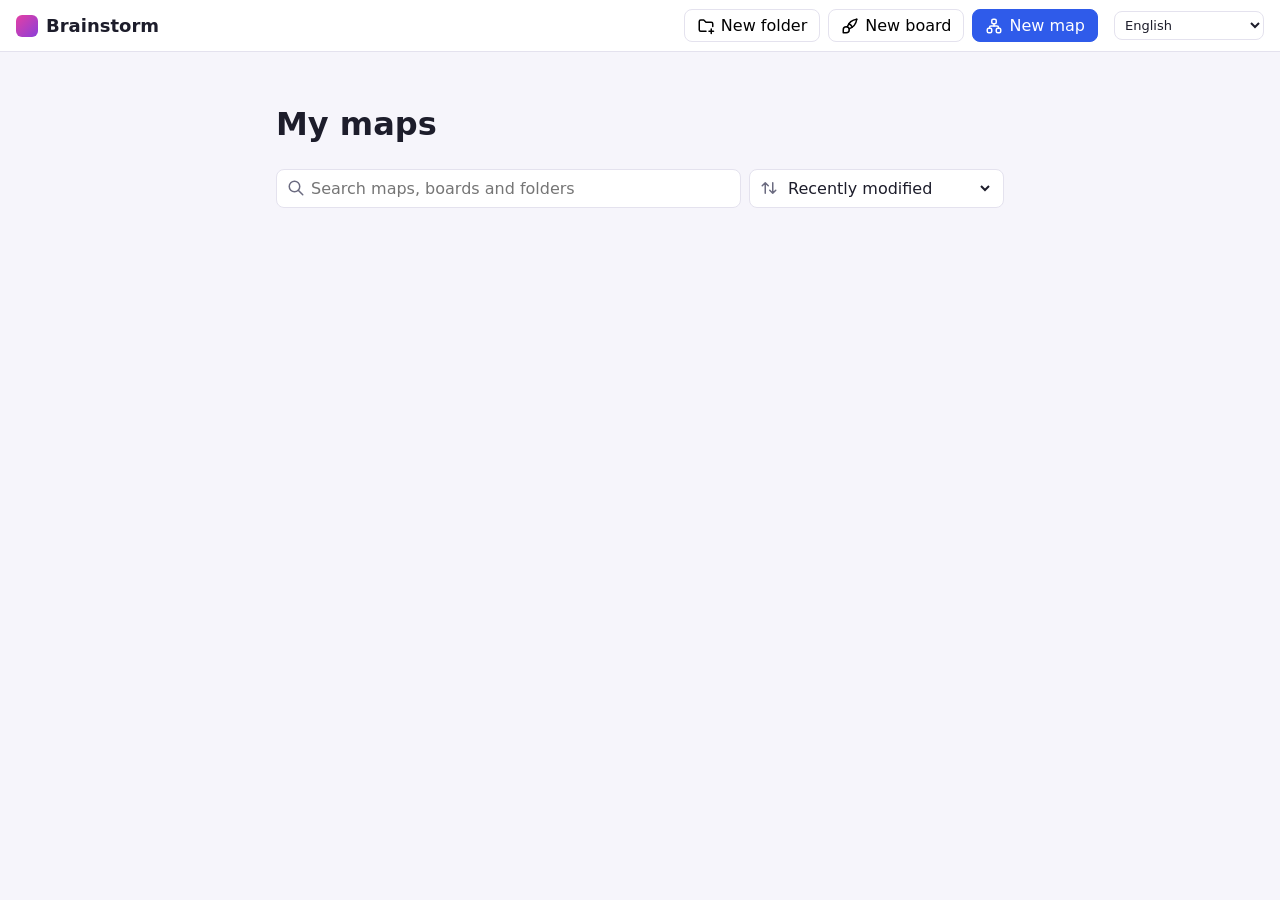
==== commit 5819cd84: "feat: move the create buttons to the top bar" ====
--- a/static/index.html
+++ b/static/index.html
@@ -68,6 +68,11 @@
       <button id="history-btn" class="icon topbar-toggle" data-i18n-title="history.title" title="Histórico de versões"><svg viewBox="0 0 24 24"><use href="#i-history"/></svg></button>
       <button id="export-btn" class="icon topbar-toggle" data-i18n-title="export.title" title="Exportar"><svg viewBox="0 0 24 24"><use href="#i-download"/></svg></button>
     </span>
+    <span class="new-buttons">
+      <button id="new-folder"><svg viewBox="0 0 24 24"><use href="#i-folder-plus"/></svg><span data-i18n="list.newFolder">Nova pasta</span></button>
+      <button id="new-board"><svg viewBox="0 0 24 24"><use href="#i-brush"/></svg><span data-i18n="list.newBoard">Novo quadro</span></button>
+      <button id="new-map" class="primary"><svg viewBox="0 0 24 24"><use href="#i-sitemap"/></svg><span data-i18n="list.newMap">Novo mapa</span></button>
+    </span>
     <select id="lang" data-i18n-title="lang.select" title="Idioma" data-i18n-aria-label="lang.select" aria-label="Idioma"></select>
     <button id="logout-btn" class="icon" data-i18n-title="topbar.logout" title="Sair" hidden><svg viewBox="0 0 24 24"><use href="#i-logout"/></svg></button>
   </header>
@@ -91,11 +96,6 @@
   <main id="list-view">
     <div class="list-head">
       <h1 id="list-title" data-i18n="list.root">Meus mapas</h1>
-      <span class="new-buttons">
-        <button id="new-folder"><svg viewBox="0 0 24 24"><use href="#i-folder-plus"/></svg><span data-i18n="list.newFolder">Nova pasta</span></button>
-        <button id="new-board"><svg viewBox="0 0 24 24"><use href="#i-brush"/></svg><span data-i18n="list.newBoard">Novo quadro</span></button>
-        <button id="new-map" class="primary"><svg viewBox="0 0 24 24"><use href="#i-sitemap"/></svg><span data-i18n="list.newMap">Novo mapa</span></button>
-      </span>
     </div>
     <div class="list-tools">
       <label class="search"><svg viewBox="0 0 24 24"><use href="#i-search"/></svg><input id="search" type="search" data-i18n-placeholder="list.searchPlaceholder" placeholder="Buscar mapas, quadros e pastas" autocomplete="off"></label>
--- a/static/style.css
+++ b/static/style.css
@@ -360,5 +360,7 @@
 /* seletor de idioma: no topo (à esquerda do Sair) e no cartão de login */
 #lang { font: inherit; font-size: 13px; color: var(--ink); border: 1px solid var(--line); background: #fff; border-radius: 8px; padding: 5px 6px; cursor: pointer; }
 #lang:hover { border-color: var(--accent); }
-body[data-view="list"] #lang { margin-left: auto; }  /* na lista, #status (que empurra para a direita) some */
+/* botões de criar ficam no topo, só na lista; lá #status (que empurra para a direita) some */
+body:not([data-view="list"]) .topbar .new-buttons { display: none; }
+body[data-view="list"] .topbar .new-buttons { margin-left: auto; }
 .login-card #lang { display: block; margin: 18px auto 0; color: var(--muted); }
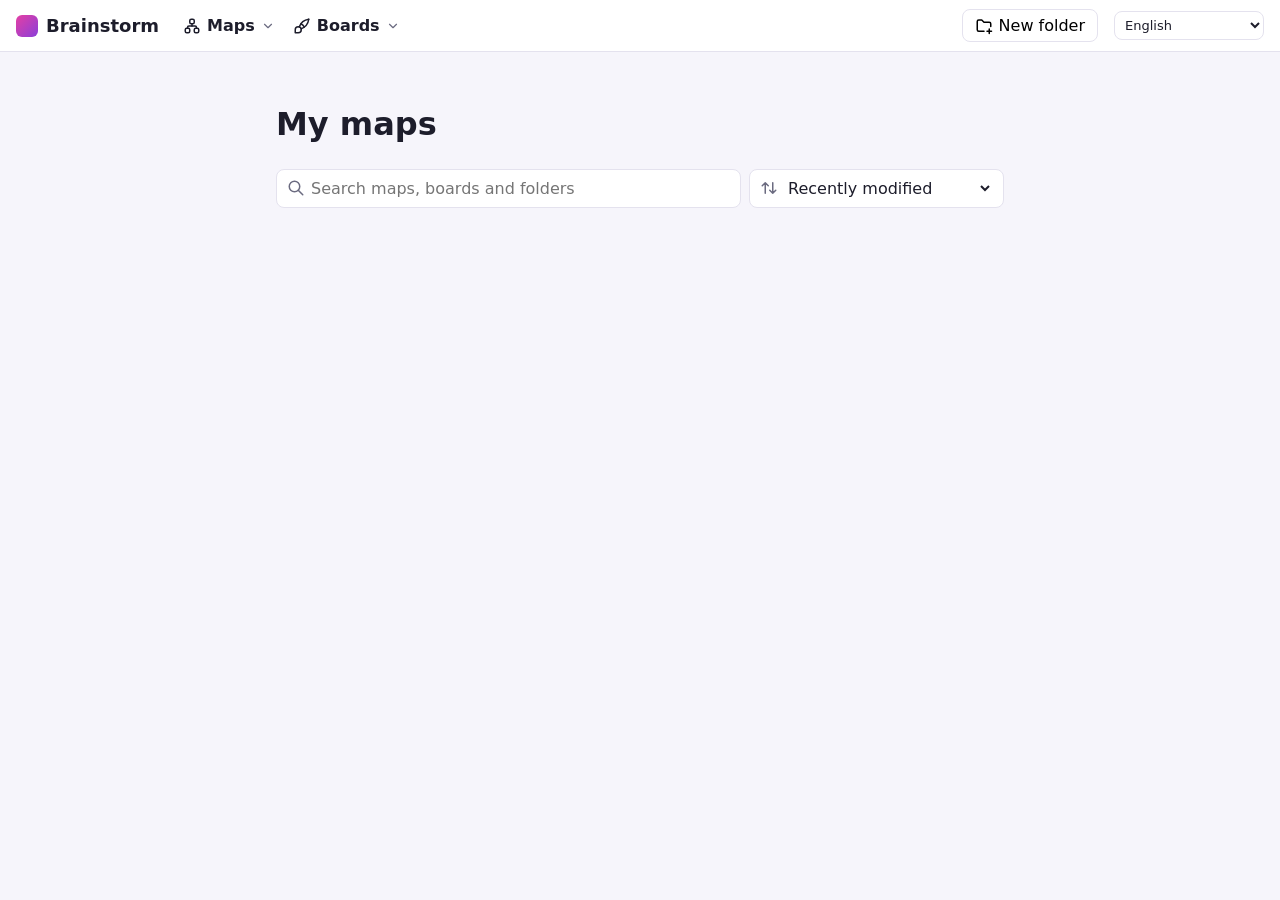
==== commit 20c0204f: "feat: add Maps and Boards dropdown menus to the top bar" ====
--- a/static/index.html
+++ b/static/index.html
@@ -54,10 +54,27 @@
     <symbol id="i-search" viewBox="0 0 24 24"><path d="M10 10m-7 0a7 7 0 1 0 14 0a7 7 0 1 0 -14 0" /><path d="M21 21l-6 -6" /></symbol>
     <symbol id="i-arrows-sort" viewBox="0 0 24 24"><path d="M3 9l4 -4l4 4m-4 -4v14" /><path d="M21 15l-4 4l-4 -4m4 4v-14" /></symbol>
     <symbol id="i-logout" viewBox="0 0 24 24"><path d="M14 8v-2a2 2 0 0 0 -2 -2h-7a2 2 0 0 0 -2 2v12a2 2 0 0 0 2 2h7a2 2 0 0 0 2 -2v-2" /><path d="M9 12h12l-3 -3" /><path d="M18 15l3 -3" /></symbol>
+    <symbol id="i-chevron-down" viewBox="0 0 24 24"><path d="M6 9l6 6l6 -6" /></symbol>
     <symbol id="i-trash" viewBox="0 0 24 24"><path d="M4 7l16 0" /> <path d="M10 11l0 6" /> <path d="M14 11l0 6" /> <path d="M5 7l1 12a2 2 0 0 0 2 2h8a2 2 0 0 0 2 -2l1 -12" /> <path d="M9 7v-3a1 1 0 0 1 1 -1h4a1 1 0 0 1 1 1v3" /></symbol>
   </svg>
   <header class="topbar">
     <a href="#/" class="brand"><span class="logo"></span>Brainstorm</a>
+    <nav class="top-menus">
+      <span class="top-menu">
+        <button id="maps-menu-btn" class="topbar-toggle top-menu-btn"><svg viewBox="0 0 24 24"><use href="#i-sitemap"/></svg><span data-i18n="topbar.maps">Mapas</span><svg class="chev" viewBox="0 0 24 24"><use href="#i-chevron-down"/></svg></button>
+        <div id="maps-menu" class="card menu top-menu-pop" hidden>
+          <button id="list-maps" data-i18n="topbar.listMaps">Listar mapas</button>
+          <button id="new-map"><span data-i18n="list.newMap">Novo mapa</span></button>
+        </div>
+      </span>
+      <span class="top-menu">
+        <button id="boards-menu-btn" class="topbar-toggle top-menu-btn"><svg viewBox="0 0 24 24"><use href="#i-brush"/></svg><span data-i18n="topbar.boards">Quadros</span><svg class="chev" viewBox="0 0 24 24"><use href="#i-chevron-down"/></svg></button>
+        <div id="boards-menu" class="card menu top-menu-pop" hidden>
+          <button id="list-boards" data-i18n="topbar.listBoards">Listar quadros</button>
+          <button id="new-board"><span data-i18n="list.newBoard">Novo quadro</span></button>
+        </div>
+      </span>
+    </nav>
     <span id="title" tabindex="0" data-i18n-title="common.clickToRename" title="Clique para renomear"></span>
     <button id="map-menu-btn" class="icon topbar-toggle" data-i18n-title="topbar.docOptions" title="Opções do mapa"><svg viewBox="0 0 24 24"><use href="#i-dots"/></svg></button>
     <span id="status"></span>
@@ -70,8 +87,6 @@
     </span>
     <span class="new-buttons">
       <button id="new-folder"><svg viewBox="0 0 24 24"><use href="#i-folder-plus"/></svg><span data-i18n="list.newFolder">Nova pasta</span></button>
-      <button id="new-board"><svg viewBox="0 0 24 24"><use href="#i-brush"/></svg><span data-i18n="list.newBoard">Novo quadro</span></button>
-      <button id="new-map" class="primary"><svg viewBox="0 0 24 24"><use href="#i-sitemap"/></svg><span data-i18n="list.newMap">Novo mapa</span></button>
     </span>
     <select id="lang" data-i18n-title="lang.select" title="Idioma" data-i18n-aria-label="lang.select" aria-label="Idioma"></select>
     <button id="logout-btn" class="icon" data-i18n-title="topbar.logout" title="Sair" hidden><svg viewBox="0 0 24 24"><use href="#i-logout"/></svg></button>
--- a/static/style.css
+++ b/static/style.css
@@ -364,3 +364,13 @@
 body:not([data-view="list"]) .topbar .new-buttons { display: none; }
 body[data-view="list"] .topbar .new-buttons { margin-left: auto; }
 .login-card #lang { display: block; margin: 18px auto 0; color: var(--muted); }
+
+/* menus Mapas / Quadros no topo */
+.top-menus { display: flex; gap: 2px; }
+.top-menu { position: relative; }
+.top-menu-btn { display: inline-flex; align-items: center; gap: 6px; border: none; background: transparent; padding: 6px 8px; font-weight: 600; color: var(--ink); }
+.top-menu-btn:hover { background: #f0f0f6; }
+.top-menu-btn svg { width: 18px; height: 18px; fill: none; stroke: currentColor; stroke-width: 2; stroke-linecap: round; stroke-linejoin: round; }
+.top-menu-btn .chev { width: 14px; height: 14px; color: var(--muted); }
+.top-menu-pop { top: calc(100% + 6px); left: 0; min-width: 200px; z-index: 30; }
+.crumb-kind { color: inherit; }
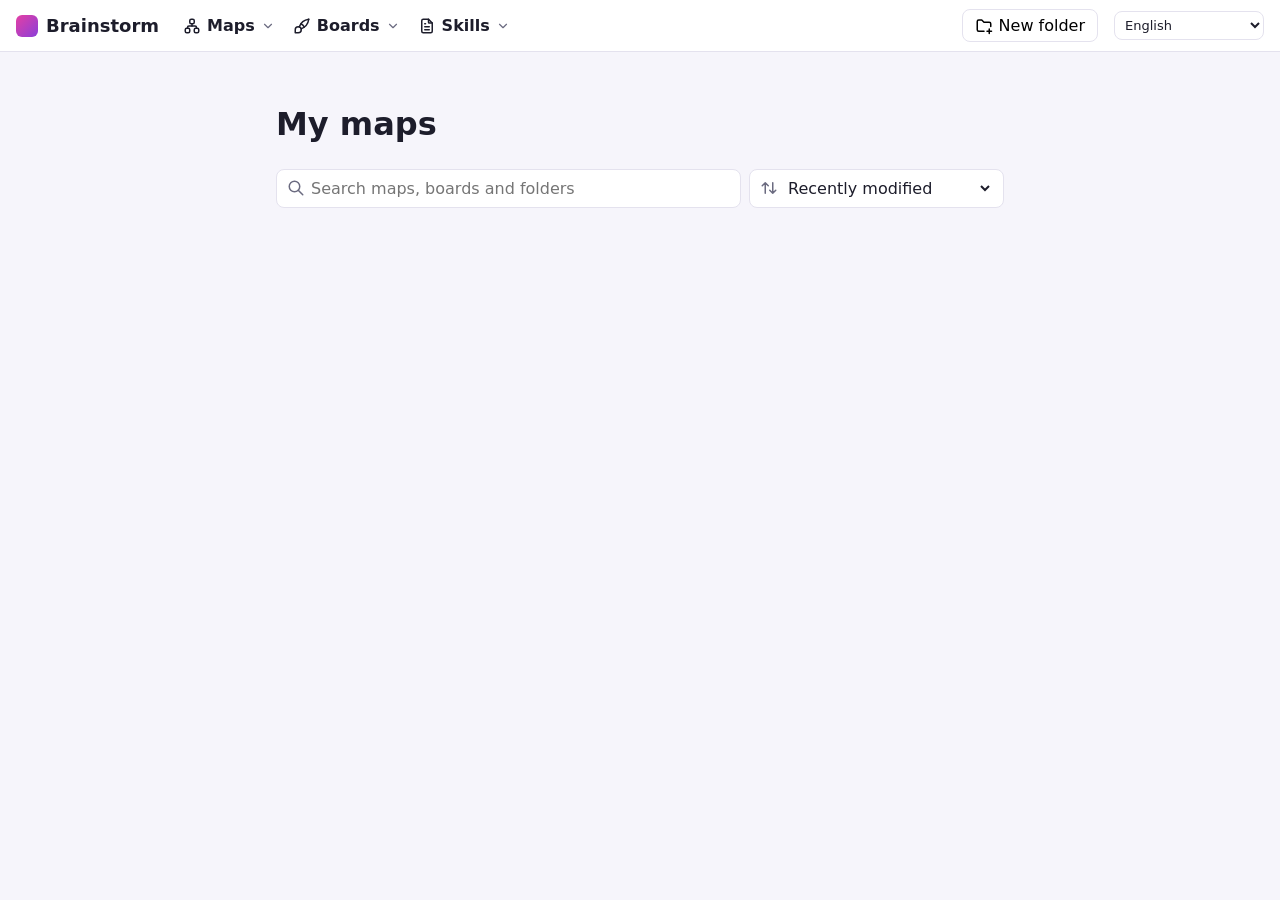
==== commit a7d9dbf5: "feat: add the Skills menu, list and routes" ====
--- a/static/index.html
+++ b/static/index.html
@@ -22,6 +22,7 @@
     <symbol id="i-minus" viewBox="0 0 24 24"><path d="M5 12l14 0" /></symbol>
     <symbol id="i-oval" viewBox="0 0 24 24"><path d="M12 12m-6 0a6 9 0 1 0 12 0a6 9 0 1 0 -12 0" /></symbol>
     <symbol id="i-photo" viewBox="0 0 24 24"><path d="M15 8h.01" /> <path d="M3 6a3 3 0 0 1 3 -3h12a3 3 0 0 1 3 3v12a3 3 0 0 1 -3 3h-12a3 3 0 0 1 -3 -3v-12z" /> <path d="M3 16l5 -5c.928 -.893 2.072 -.893 3 0l5 5" /> <path d="M14 14l1 -1c.928 -.893 2.072 -.893 3 0l3 3" /></symbol>
+    <symbol id="i-file-text" viewBox="0 0 24 24"><path d="M14 3v4a1 1 0 0 0 1 1h4" /> <path d="M17 21h-10a2 2 0 0 1 -2 -2v-14a2 2 0 0 1 2 -2h7l5 5v11a2 2 0 0 1 -2 2" /> <path d="M9 9l1 0" /> <path d="M9 13l6 0" /> <path d="M9 17l6 0" /></symbol>
     <symbol id="i-paperclip" viewBox="0 0 24 24"><path d="M15 7l-6.5 6.5a1.5 1.5 0 0 0 3 3l6.5 -6.5a3 3 0 0 0 -6 -6l-6.5 6.5a4.5 4.5 0 0 0 9 9l6.5 -6.5" /></symbol>
     <symbol id="i-link" viewBox="0 0 24 24"><path d="M9 15l6 -6" /> <path d="M11 6l.463 -.536a5 5 0 0 1 7.071 7.072l-.534 .464" /> <path d="M13 18l-.397 .534a5.068 5.068 0 0 1 -7.127 0a4.972 4.972 0 0 1 0 -7.071l.524 -.463" /></symbol>
     <symbol id="i-list" viewBox="0 0 24 24"><path d="M9 6l11 0" /> <path d="M9 12l11 0" /> <path d="M9 18l11 0" /> <path d="M5 6l0 .01" /> <path d="M5 12l0 .01" /> <path d="M5 18l0 .01" /></symbol>
@@ -74,6 +75,13 @@
           <button id="new-board"><span data-i18n="list.newBoard">Novo quadro</span></button>
         </div>
       </span>
+      <span class="top-menu">
+        <button id="skills-menu-btn" class="topbar-toggle top-menu-btn"><svg viewBox="0 0 24 24"><use href="#i-file-text"/></svg><span data-i18n="topbar.skills">Skills</span><svg class="chev" viewBox="0 0 24 24"><use href="#i-chevron-down"/></svg></button>
+        <div id="skills-menu" class="card menu top-menu-pop" hidden>
+          <button id="list-skills" data-i18n="topbar.listSkills">Listar skills</button>
+          <button id="new-skill"><span data-i18n="list.newSkill">Novo skill</span></button>
+        </div>
+      </span>
     </nav>
     <span id="title" tabindex="0" data-i18n-title="common.clickToRename" title="Clique para renomear"></span>
     <button id="map-menu-btn" class="icon topbar-toggle" data-i18n-title="topbar.docOptions" title="Opções do mapa"><svg viewBox="0 0 24 24"><use href="#i-dots"/></svg></button>
@@ -309,6 +317,7 @@
     </div>
   </section>
 
+  <section id="skill-view"></section>
   <section id="board-view">
     <svg id="board-canvas"><g id="board-root"></g></svg>
     <div id="board-tools" class="card">
--- a/static/style.css
+++ b/static/style.css
@@ -26,15 +26,18 @@
 .topbar { height: 52px; display: flex; align-items: center; gap: 16px; padding: 0 16px; background: #fff; border-bottom: 1px solid var(--line); }
 .brand { display: flex; align-items: center; gap: 8px; font-weight: 700; font-size: 18px; color: var(--ink); text-decoration: none; }
 .logo { width: 22px; height: 22px; border-radius: 6px; background: linear-gradient(135deg, #e43fa4, #8b3fd9); }
-#title { font-weight: 600; }
+#title { font-weight: 400; font-size: 16px; }
 #status { margin-left: auto; font-size: 13px; color: var(--muted); }
 #status.error { color: var(--danger); font-weight: 600; }
 
-body:not([data-view="editor"]) #editor-view, body:not([data-view="list"]) #list-view, body:not([data-view="board"]) #board-view { display: none; }
+body:not([data-view="editor"]) #editor-view, body:not([data-view="list"]) #list-view, body:not([data-view="board"]) #board-view, body:not([data-view="skill"]) #skill-view { display: none; }
 /* no quadro, os controles do mapa mental não se aplicam */
 body[data-view="board"] #present-btn, body[data-view="board"] #history-btn,
 body[data-view="board"] #export-menu [data-export="md"], body[data-view="board"] #export-menu [data-export="pdf"],
 body[data-view="board"] #undo, body[data-view="board"] #redo { display: none; }
+/* no skill, só o texto: sem apresentar, histórico, exportar nem desfazer do mapa */
+body[data-view="skill"] #present-btn, body[data-view="skill"] #history-btn, body[data-view="skill"] #export-btn,
+body[data-view="skill"] #undo, body[data-view="skill"] #redo { display: none; }
 body[data-view="list"] #title, body[data-view="list"] #status, body[data-view="list"] .history-btns, body[data-view="list"] #map-menu-btn { display: none; }
 
 /* Lista de mapas */
@@ -68,6 +71,7 @@
 .crumb-current { cursor: text; border-radius: 6px; padding: 0 4px; margin: 0 -4px; }
 .crumb-current:hover, .crumb-current:focus-visible { background: #e8e7f3; outline: none; }
 .inline-input { font: inherit; color: inherit; background: #fff; border: none; border-bottom: 2px solid var(--accent); padding: 0; outline: none; min-width: 3ch; }
+#maps .tag { display: inline-block; margin-left: 6px; padding: 1px 8px; border-radius: 999px; background: #e0dfff; color: #4338ca; font-size: 12px; }
 #maps li.folder a svg { opacity: .8; color: #e0a106; }
 #maps li.drop-over, #list-title a.drop-over { outline: 2px dashed var(--accent); outline-offset: 2px; }
 #move-menu { position: fixed; z-index: 20; min-width: 260px; max-height: 60vh; overflow: auto; }
@@ -367,6 +371,8 @@
 
 /* menus Mapas / Quadros no topo */
 .top-menus { display: flex; gap: 2px; }
+/* nome do documento aberto: separado dos menus por uma divisória e sem o negrito dos itens de menu */
+body:not([data-view="list"]) .top-menus { padding-right: 12px; border-right: 1px solid var(--line); }
 .top-menu { position: relative; }
 .top-menu-btn { display: inline-flex; align-items: center; gap: 6px; border: none; background: transparent; padding: 6px 8px; font-weight: 600; color: var(--ink); }
 .top-menu-btn:hover { background: #f0f0f6; }
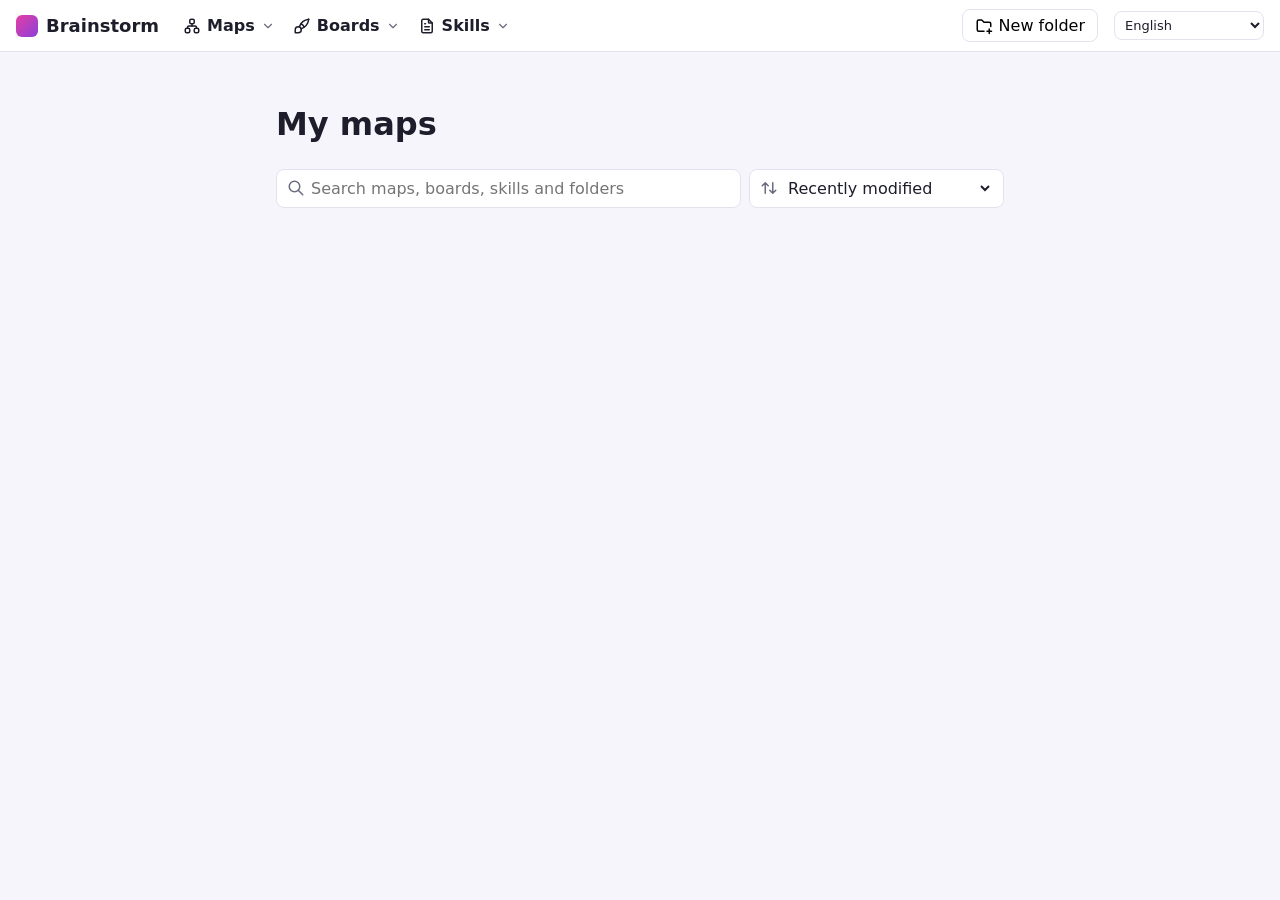
==== commit 802a3ade: "feat: add the skill editor with preview, tags and versions" ====
--- a/static/index.html
+++ b/static/index.html
@@ -121,7 +121,7 @@
       <h1 id="list-title" data-i18n="list.root">Meus mapas</h1>
     </div>
     <div class="list-tools">
-      <label class="search"><svg viewBox="0 0 24 24"><use href="#i-search"/></svg><input id="search" type="search" data-i18n-placeholder="list.searchPlaceholder" placeholder="Buscar mapas, quadros e pastas" autocomplete="off"></label>
+      <label class="search"><svg viewBox="0 0 24 24"><use href="#i-search"/></svg><input id="search" type="search" data-i18n-placeholder="list.searchPlaceholder" placeholder="Buscar mapas, quadros, skills e pastas" autocomplete="off"></label>
       <label class="sort" data-i18n-title="list.sortBy" title="Ordenar"><svg viewBox="0 0 24 24"><use href="#i-arrows-sort"/></svg><select id="sort">
         <option value="recent" data-i18n="list.sortRecent">Modificados recentemente</option>
         <option value="oldest" data-i18n="list.sortOldest">Modificados há mais tempo</option>
@@ -317,7 +317,36 @@
     </div>
   </section>
 
-  <section id="skill-view"></section>
+  <section id="skill-view" data-mode="split">
+    <div class="skill-bar">
+      <div class="seg skill-modes">
+        <button data-mode="edit" data-i18n="skill.edit">Editar</button>
+        <button data-mode="split" data-i18n="skill.split">Dividir</button>
+        <button data-mode="preview" data-i18n="skill.preview">Preview</button>
+      </div>
+      <span class="skill-spacer"></span>
+      <button id="skill-save-version" data-i18n="skill.saveVersion">Salvar versão</button>
+      <button id="skill-versions-btn" data-i18n="skill.versions">Versões</button>
+    </div>
+    <div class="skill-tags">
+      <span id="skill-tag-list"></span>
+      <input id="skill-tag-input" maxlength="40" autocomplete="off" data-i18n-placeholder="skill.addTag" data-i18n-aria-label="skill.addTag" placeholder="Adicionar tag" aria-label="Adicionar tag">
+    </div>
+    <div class="skill-main">
+      <div class="skill-body">
+        <textarea id="skill-text" spellcheck="false"></textarea>
+        <article id="skill-preview" class="markdown"></article>
+        <div id="skill-diff" hidden>
+          <div class="skill-diff-bar"><button id="skill-close-compare" data-i18n="skill.closeCompare">Fechar comparação</button></div>
+          <div id="skill-diff-lines"></div>
+        </div>
+      </div>
+      <aside id="skill-versions" hidden>
+        <p id="skill-no-versions" data-i18n="skill.noVersions" hidden>Nenhuma versão ainda.</p>
+        <ul id="skill-version-list"></ul>
+      </aside>
+    </div>
+  </section>
   <section id="board-view">
     <svg id="board-canvas"><g id="board-root"></g></svg>
     <div id="board-tools" class="card">
--- a/static/style.css
+++ b/static/style.css
@@ -380,3 +380,63 @@
 .top-menu-btn .chev { width: 14px; height: 14px; color: var(--muted); }
 .top-menu-pop { top: calc(100% + 6px); left: 0; min-width: 200px; z-index: 30; }
 .crumb-kind { color: inherit; }
+
+/* ---------- Skill (editor Markdown) ---------- */
+#skill-view { height: calc(100% - 52px); display: flex; flex-direction: column; background: #fff; }
+.skill-bar, .skill-tags { display: flex; align-items: center; gap: 8px; padding: 8px 16px; flex-wrap: wrap; }
+.skill-bar { border-bottom: 1px solid var(--line); }
+.skill-bar button, .skill-diff-bar button { font-size: 13px; }
+.skill-modes { width: auto; }
+.skill-modes button { flex: none; padding: 5px 12px; }
+.skill-spacer { flex: 1; }
+#skill-versions-btn.active { background: #e8eefe; border-color: var(--accent); color: var(--accent); }
+.skill-tags { border-bottom: 1px solid var(--line); gap: 6px; }
+.skill-tags > span { display: contents; }
+.skill-tag { display: inline-flex; align-items: center; gap: 2px; background: #e8eefe; color: var(--accent); border-radius: 999px; padding: 2px 4px 2px 10px; font-size: 13px; }
+.skill-tag button { border: none; background: transparent; color: inherit; padding: 0 6px; font-size: 16px; line-height: 1; border-radius: 999px; }
+#skill-tag-input { border: none; outline: none; font: inherit; font-size: 13px; min-width: 120px; flex: 1; background: transparent; }
+.skill-main { flex: 1; display: flex; min-height: 0; }
+.skill-body { flex: 1; display: flex; min-width: 0; min-height: 0; position: relative; }
+#skill-text { flex: 1; min-width: 0; resize: none; border: none; outline: none; padding: 20px 24px; font: 14px/1.6 ui-monospace, "SFMono-Regular", Menlo, Consolas, monospace; color: var(--ink); background: #fff; tab-size: 2; }
+#skill-preview, #skill-diff { flex: 1; min-width: 0; overflow: auto; padding: 20px 24px; border-left: 1px solid var(--line); }
+#skill-view[data-mode="edit"] #skill-preview, #skill-view[data-mode="preview"] #skill-text { display: none; }
+#skill-view[data-mode="preview"] #skill-preview, #skill-view[data-mode="preview"] #skill-diff { border-left: none; }
+#skill-view.comparing #skill-preview { display: none; }
+#skill-view.comparing[data-mode="preview"] #skill-text { display: none; }
+#skill-diff[hidden] { display: none; }
+.skill-diff-bar { margin-bottom: 12px; }
+.diff-line { display: flex; white-space: pre-wrap; word-break: break-word; font: 13px/1.5 ui-monospace, "SFMono-Regular", Menlo, Consolas, monospace; padding: 0 8px 0 0; }
+.diff-line code { font: inherit; white-space: pre-wrap; }
+.diff-line span { flex: 0 0 24px; text-align: center; color: var(--muted); user-select: none; }
+.diff-line.add { background: #e6f7ea; }
+.diff-line.del { background: #fdeaea; }
+.diff-line.add span { color: #1a7f37; }
+.diff-line.del span { color: var(--danger); }
+.skill-diff-msg { color: var(--muted); }
+#skill-versions { width: 300px; flex: none; overflow: auto; border-left: 1px solid var(--line); padding: 8px; background: #fbfbfe; }
+#skill-versions[hidden] { display: none; }
+#skill-versions ul { list-style: none; margin: 0; padding: 0; }
+#skill-versions li { display: flex; align-items: center; gap: 4px; padding: 8px 4px; border-bottom: 1px solid var(--line); }
+#skill-versions li div { flex: 1; min-width: 0; display: flex; flex-direction: column; }
+#skill-versions li small { color: var(--muted); }
+#skill-versions li button { padding: 3px 8px; font-size: 12px; }
+#skill-no-versions { color: var(--muted); padding: 8px; margin: 0; }
+@media (max-width: 800px) { #skill-versions { position: absolute; right: 0; top: 0; bottom: 0; z-index: 2; box-shadow: 0 4px 18px #1d1d2b1f; } .skill-main { position: relative; } }
+
+.markdown { max-width: 760px; font-size: 15px; line-height: 1.65; overflow-wrap: anywhere; }
+#skill-view[data-mode="preview"] .markdown { margin: 0 auto; }
+.markdown > :first-child { margin-top: 0; }
+.markdown h1, .markdown h2, .markdown h3, .markdown h4 { line-height: 1.25; margin: 1.4em 0 .5em; }
+.markdown h1 { font-size: 1.7em; } .markdown h2 { font-size: 1.35em; border-bottom: 1px solid var(--line); padding-bottom: .2em; } .markdown h3 { font-size: 1.15em; }
+.markdown p, .markdown ul, .markdown ol, .markdown pre, .markdown table, .markdown blockquote { margin: 0 0 1em; }
+.markdown ul, .markdown ol { padding-left: 1.6em; }
+.markdown code { font: .9em ui-monospace, "SFMono-Regular", Menlo, Consolas, monospace; background: #f1f0f7; border-radius: 4px; padding: .1em .35em; }
+.markdown pre { background: #f6f5fb; border: 1px solid var(--line); border-radius: 8px; padding: 12px 14px; overflow: auto; }
+.markdown pre code { background: none; padding: 0; font-size: 13px; line-height: 1.5; }
+.markdown blockquote { border-left: 4px solid var(--line); padding: 0 1em; color: var(--muted); }
+.markdown table { border-collapse: collapse; display: block; overflow: auto; }
+.markdown th, .markdown td { border: 1px solid var(--line); padding: 6px 12px; }
+.markdown th { background: #f6f5fb; }
+.markdown hr { border: none; border-top: 1px solid var(--line); margin: 1.5em 0; }
+.markdown a { color: var(--accent); }
+.markdown img { max-width: 100%; }
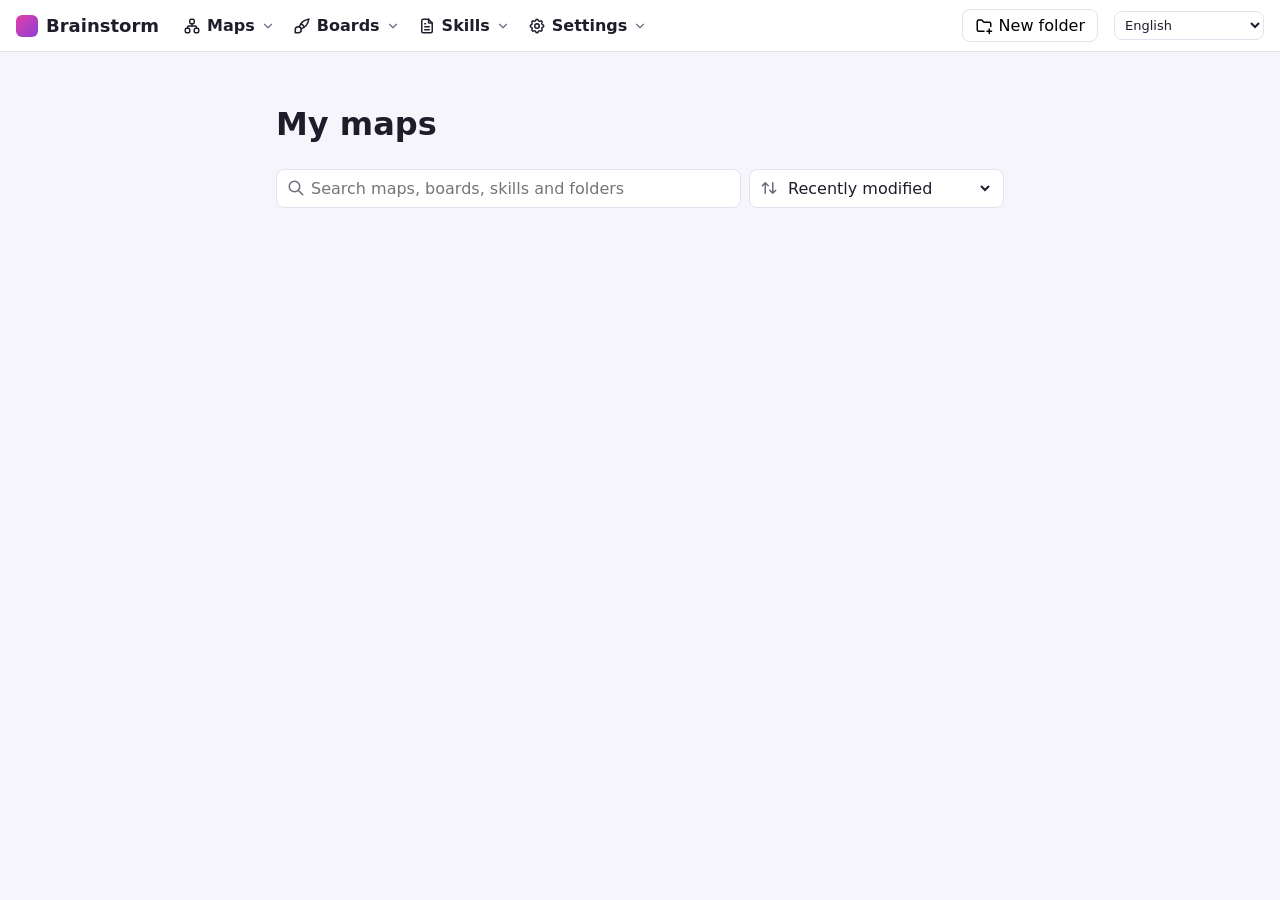
==== commit 5104630a: "feat: add the Settings menu with LLM keys and backup screens" ====
--- a/static/index.html
+++ b/static/index.html
@@ -52,6 +52,7 @@
     <symbol id="i-note" viewBox="0 0 24 24"><path d="M13 20l7 -7" /><path d="M13 20v-6a1 1 0 0 1 1 -1h6v-7a2 2 0 0 0 -2 -2h-12a2 2 0 0 0 -2 2v12a2 2 0 0 0 2 2h7" /></symbol>
     <symbol id="i-folder" viewBox="0 0 24 24"><path d="M5 4h4l3 3h7a2 2 0 0 1 2 2v8a2 2 0 0 1 -2 2h-14a2 2 0 0 1 -2 -2v-11a2 2 0 0 1 2 -2" /></symbol>
     <symbol id="i-folder-plus" viewBox="0 0 24 24"><path d="M12 19h-7a2 2 0 0 1 -2 -2v-11a2 2 0 0 1 2 -2h4l3 3h7a2 2 0 0 1 2 2v3.5" /><path d="M16 19h6" /><path d="M19 16v6" /></symbol>
+    <symbol id="i-settings" viewBox="0 0 24 24"><path d="M10.325 4.317c.426 -1.756 2.924 -1.756 3.35 0a1.724 1.724 0 0 0 2.573 1.066c1.543 -.94 3.31 .826 2.37 2.37a1.724 1.724 0 0 0 1.065 2.572c1.756 .426 1.756 2.924 0 3.35a1.724 1.724 0 0 0 -1.066 2.573c.94 1.543 -.826 3.31 -2.37 2.37a1.724 1.724 0 0 0 -2.572 1.065c-.426 1.756 -2.924 1.756 -3.35 0a1.724 1.724 0 0 0 -2.573 -1.066c-1.543 .94 -3.31 -.826 -2.37 -2.37a1.724 1.724 0 0 0 -1.065 -2.572c-1.756 -.426 -1.756 -2.924 0 -3.35a1.724 1.724 0 0 0 1.066 -2.573c-.94 -1.543 .826 -3.31 2.37 -2.37c1 .608 2.296 .07 2.572 -1.065z" /> <path d="M9 12a3 3 0 1 0 6 0a3 3 0 0 0 -6 0" /></symbol>
     <symbol id="i-search" viewBox="0 0 24 24"><path d="M10 10m-7 0a7 7 0 1 0 14 0a7 7 0 1 0 -14 0" /><path d="M21 21l-6 -6" /></symbol>
     <symbol id="i-arrows-sort" viewBox="0 0 24 24"><path d="M3 9l4 -4l4 4m-4 -4v14" /><path d="M21 15l-4 4l-4 -4m4 4v-14" /></symbol>
     <symbol id="i-logout" viewBox="0 0 24 24"><path d="M14 8v-2a2 2 0 0 0 -2 -2h-7a2 2 0 0 0 -2 2v12a2 2 0 0 0 2 2h7a2 2 0 0 0 2 -2v-2" /><path d="M9 12h12l-3 -3" /><path d="M18 15l3 -3" /></symbol>
@@ -80,6 +81,13 @@
         <div id="skills-menu" class="card menu top-menu-pop" hidden>
           <button id="list-skills" data-i18n="topbar.listSkills">Listar skills</button>
           <button id="new-skill"><span data-i18n="list.newSkill">Novo skill</span></button>
+        </div>
+      </span>
+      <span class="top-menu">
+        <button id="settings-menu-btn" class="topbar-toggle top-menu-btn"><svg viewBox="0 0 24 24"><use href="#i-settings"/></svg><span data-i18n="topbar.settings">Configurações</span><svg class="chev" viewBox="0 0 24 24"><use href="#i-chevron-down"/></svg></button>
+        <div id="settings-menu" class="card menu top-menu-pop" hidden>
+          <button id="settings-llm-btn" data-i18n="topbar.settingsLlm">Configurar LLM</button>
+          <button id="settings-backup-btn" data-i18n="topbar.settingsBackup">Configurar backup (Object Storage)</button>
         </div>
       </span>
     </nav>
@@ -138,6 +146,43 @@
     </details>
   </main>
 
+  <main id="settings-view">
+    <section id="settings-llm" hidden>
+      <h1 data-i18n="settings.llm.title">Configurar LLM</h1>
+      <p class="muted" data-i18n="settings.llm.hint">Chaves de API para funcionalidades futuras.</p>
+      <ul id="llm-list" class="settings-list"></ul>
+    </section>
+    <section id="settings-backup" hidden>
+      <h1 data-i18n="settings.backup.title">Backup no Object Storage</h1>
+      <p class="muted" data-i18n="settings.backup.hint">Backup automático para o Wasabi.</p>
+      <form id="backup-form" class="settings-card settings-grid" autocomplete="off">
+        <label><span data-i18n="settings.backup.region">Região do Wasabi</span><input id="backup-region" list="wasabi-regions" data-i18n-placeholder="settings.backup.regionPlaceholder" placeholder="ex.: eu-central-2" spellcheck="false"></label>
+        <datalist id="wasabi-regions"></datalist>
+        <label><span data-i18n="settings.backup.endpoint">Endpoint (https://)</span><input id="backup-endpoint" placeholder="https://s3.eu-central-2.wasabisys.com" spellcheck="false"></label>
+        <label><span data-i18n="settings.backup.bucket">Bucket</span><input id="backup-bucket" spellcheck="false"></label>
+        <label><span data-i18n="settings.backup.prefix">Prefixo</span><input id="backup-prefix" spellcheck="false"></label>
+        <label><span data-i18n="settings.backup.accessKey">Access key</span><input id="backup-access" spellcheck="false" autocomplete="off"></label>
+        <label><span data-i18n="settings.backup.secretKey">Secret key</span><input id="backup-secret" type="password" autocomplete="new-password" spellcheck="false"></label>
+        <label><span data-i18n="settings.backup.interval">Frequência</span><select id="backup-interval">
+          <option value="6" data-i18n="settings.backup.every6h">A cada 6 horas</option>
+          <option value="12" data-i18n="settings.backup.every12h">A cada 12 horas</option>
+          <option value="24" data-i18n="settings.backup.every24h">Uma vez por dia</option>
+          <option value="168" data-i18n="settings.backup.every7d">Uma vez por semana</option>
+        </select></label>
+        <label><span data-i18n="settings.backup.keep">Manter os últimos</span><input id="backup-keep" type="number" min="1" max="365" required></label>
+        <label class="switch settings-wide"><input type="checkbox" id="backup-enabled"><span></span> <span data-i18n="settings.backup.enabled">Backup automático ligado</span></label>
+        <div class="settings-actions settings-wide"><button type="submit" class="primary" data-i18n="common.save">Salvar</button><span id="backup-msg" class="settings-msg" role="status"></span></div>
+      </form>
+      <div class="settings-card">
+        <div class="settings-head"><h2 data-i18n="settings.backup.status">Situação</h2><button id="backup-run" data-i18n="settings.backup.run">Fazer backup agora</button></div>
+        <p id="backup-status" role="status"></p>
+        <h2 data-i18n="settings.backup.list">Backups no bucket</h2>
+        <ul id="backup-list" class="settings-list"></ul>
+        <p id="backup-list-msg" class="muted"></p>
+      </div>
+    </section>
+  </main>
+
   <section id="editor-view">
     <svg id="canvas">
       <defs>
--- a/static/style.css
+++ b/static/style.css
@@ -30,7 +30,7 @@
 #status { margin-left: auto; font-size: 13px; color: var(--muted); }
 #status.error { color: var(--danger); font-weight: 600; }
 
-body:not([data-view="editor"]) #editor-view, body:not([data-view="list"]) #list-view, body:not([data-view="board"]) #board-view, body:not([data-view="skill"]) #skill-view { display: none; }
+body:not([data-view="editor"]) #editor-view, body:not([data-view="list"]) #list-view, body:not([data-view="board"]) #board-view, body:not([data-view="skill"]) #skill-view, body:not([data-view="settings"]) #settings-view { display: none; }
 /* no quadro, os controles do mapa mental não se aplicam */
 body[data-view="board"] #present-btn, body[data-view="board"] #history-btn,
 body[data-view="board"] #export-menu [data-export="md"], body[data-view="board"] #export-menu [data-export="pdf"],
@@ -39,6 +39,7 @@
 body[data-view="skill"] #present-btn, body[data-view="skill"] #history-btn, body[data-view="skill"] #export-btn,
 body[data-view="skill"] #undo, body[data-view="skill"] #redo { display: none; }
 body[data-view="list"] #title, body[data-view="list"] #status, body[data-view="list"] .history-btns, body[data-view="list"] #map-menu-btn { display: none; }
+body[data-view="settings"] #title, body[data-view="settings"] #status, body[data-view="settings"] .history-btns, body[data-view="settings"] #map-menu-btn { display: none; }
 
 /* Lista de mapas */
 #list-view { max-width: 760px; margin: 32px auto; padding: 0 16px; }
@@ -440,3 +441,33 @@
 .markdown hr { border: none; border-top: 1px solid var(--line); margin: 1.5em 0; }
 .markdown a { color: var(--accent); }
 .markdown img { max-width: 100%; }
+
+/* configurações (LLM e backup) */
+#settings-view { max-width: 760px; margin: 32px auto; padding: 0 16px; }
+#settings-view h1 { margin: 0 0 6px; }
+#settings-view h2 { font-size: 15px; margin: 0; }
+#settings-view > section > .muted { font-size: 14px; line-height: 1.5; }
+.settings-list { list-style: none; padding: 0; margin: 16px 0 0; display: grid; gap: 12px; }
+.settings-card { background: #fff; border: 1px solid var(--line); border-radius: 12px; padding: 16px; margin-top: 16px; }
+.settings-list .settings-card { margin-top: 0; }
+.settings-grid { display: grid; grid-template-columns: 1fr 1fr; gap: 12px 16px; align-items: end; }
+.settings-wide { grid-column: 1 / -1; }
+.settings-grid label:not(.switch) { display: grid; gap: 6px; font-size: 13px; color: var(--muted); }
+#settings-view input:not([type="checkbox"]), #settings-view select { font: inherit; color: var(--ink); background: #fff; border: 1px solid var(--line); border-radius: 8px; padding: 8px 10px; outline: none; min-width: 0; }
+#settings-view input:focus, #settings-view select:focus { border-color: var(--accent); }
+#settings-view .switch { margin-top: 0; }
+#settings-view button:disabled { opacity: .6; cursor: default; }
+.settings-head { display: flex; align-items: center; justify-content: space-between; gap: 12px; }
+.settings-actions { display: flex; align-items: center; gap: 12px; }
+.settings-actions .danger-link { margin-top: 0; }
+.settings-msg { font-size: 13px; color: #1e8e4e; }
+.settings-msg.error, #backup-status .error, #backup-list-msg.error { color: var(--danger); }
+.settings-badge { font-size: 12px; font-weight: 600; color: var(--muted); background: #f0f0f6; border-radius: 999px; padding: 2px 10px; }
+.settings-badge.on { color: #1e8e4e; background: #e6f6ec; }
+#backup-status { display: grid; gap: 4px; margin: 10px 0 18px; font-size: 14px; }
+.backup-item { display: flex; align-items: center; gap: 12px; padding: 10px 14px; }
+.backup-item span { flex: 1; }
+.backup-item small { color: var(--muted); }
+#backup-list-msg { margin-top: 10px; }
+@media (max-width: 600px) { .settings-grid { grid-template-columns: 1fr; } }
+#settings-menu button { white-space: nowrap; }
